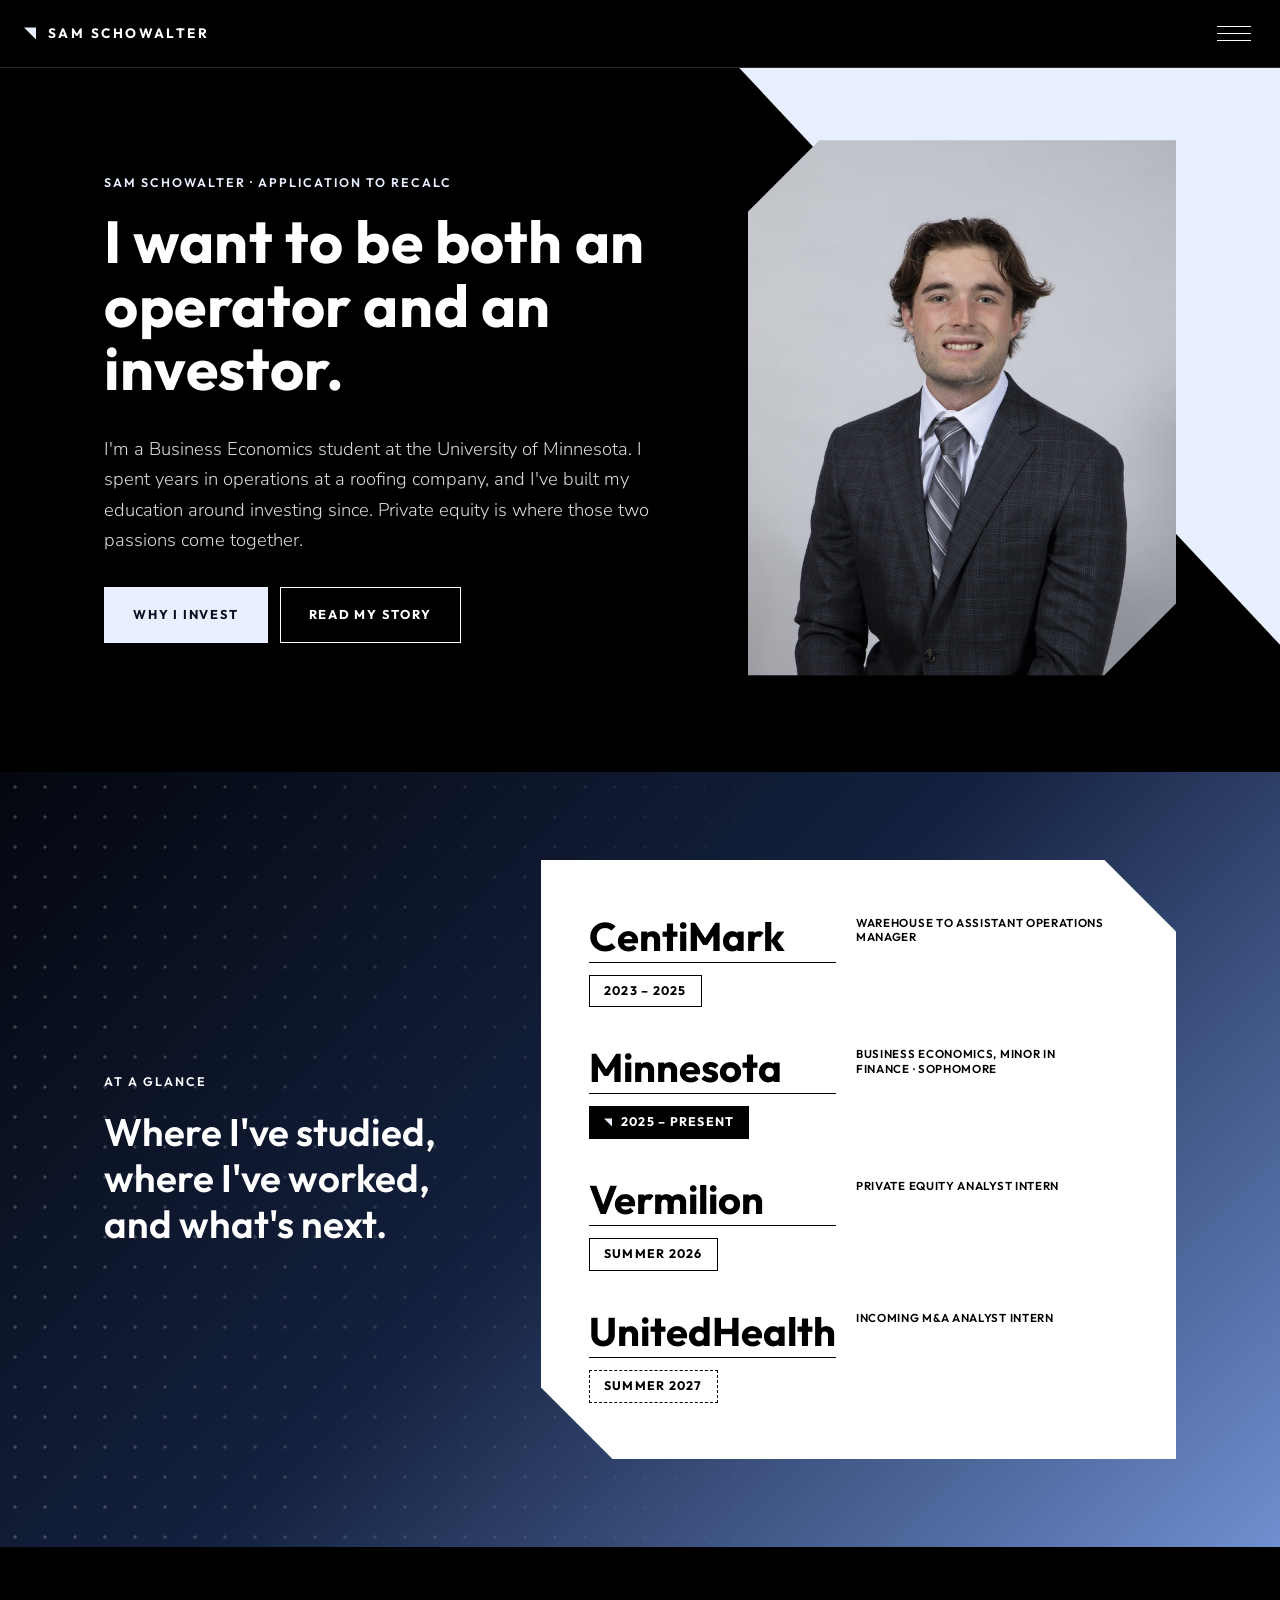
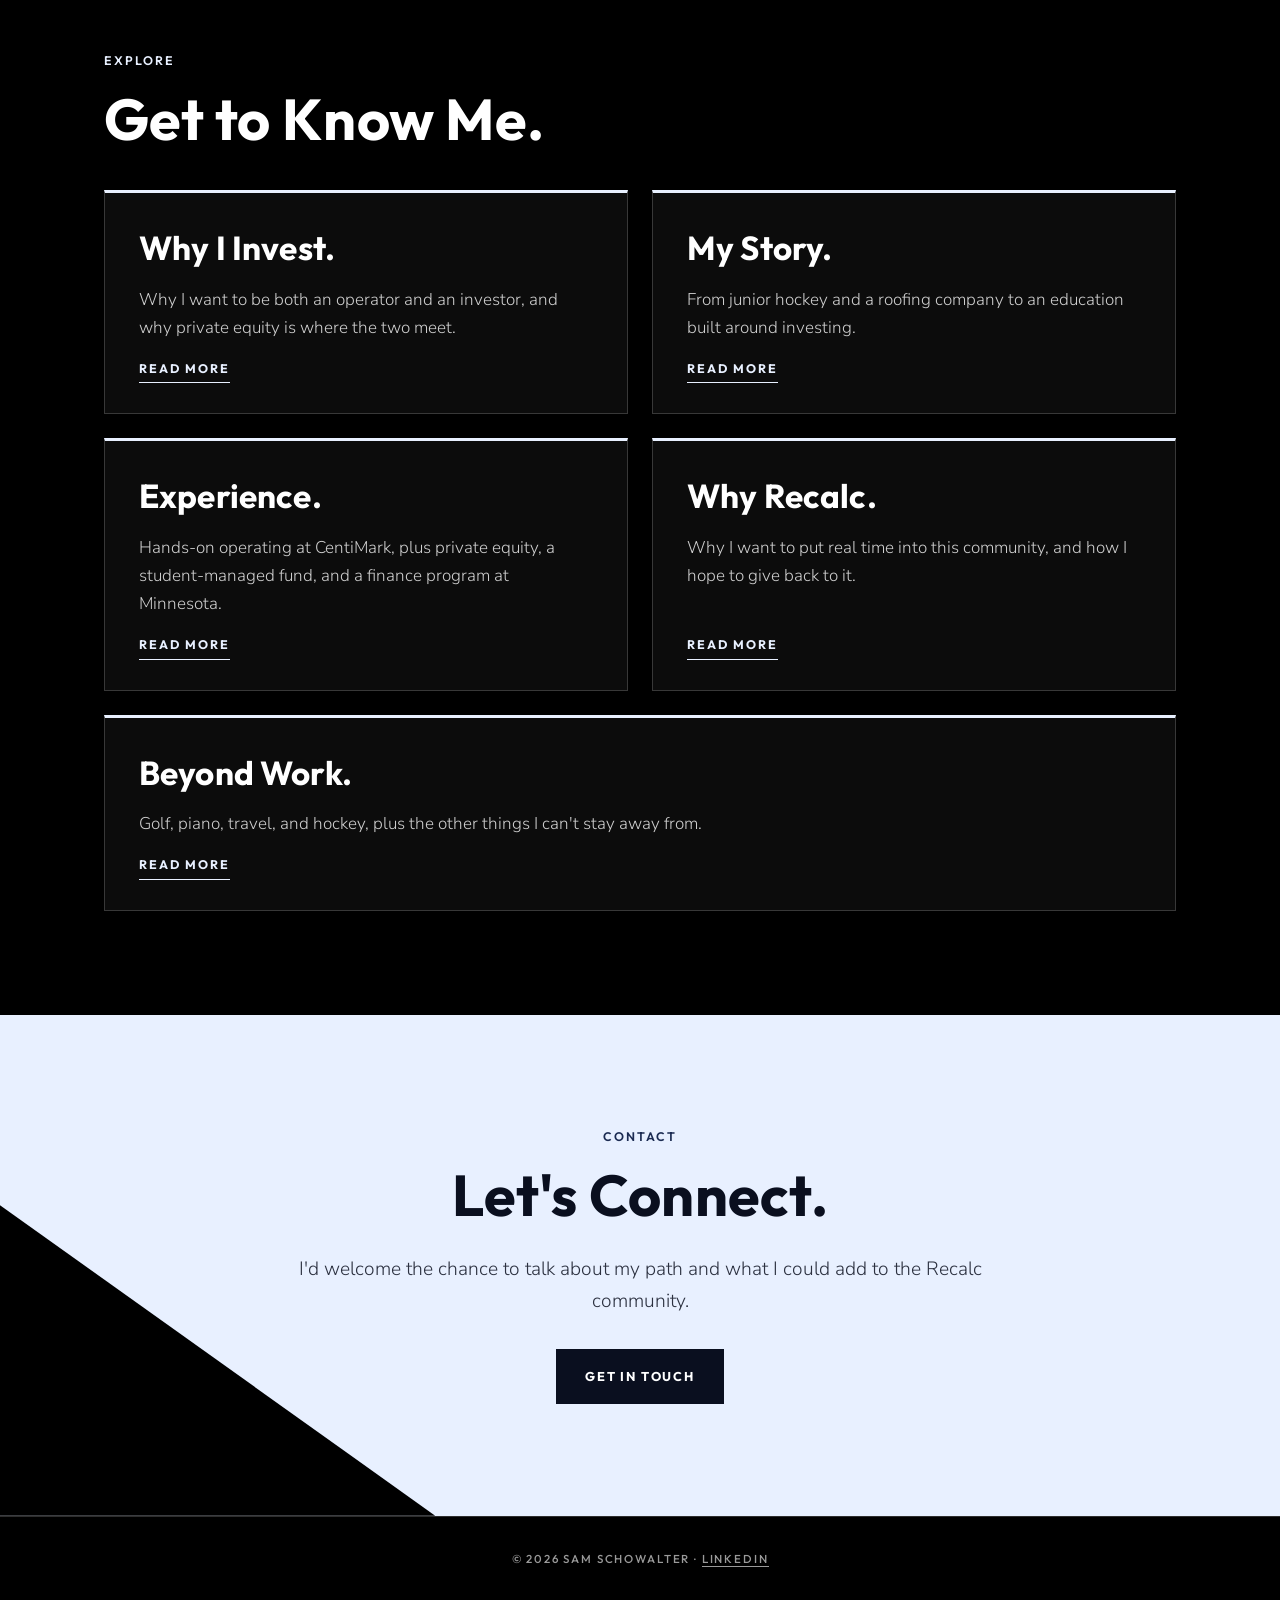
==== index.html @ c4861a84 "new updates" ====
<!DOCTYPE html>
<html lang="en">
<head>
  <meta charset="utf-8">
  <meta name="viewport" content="width=device-width, initial-scale=1">
  <title>Sam Schowalter | Recalc Application</title>
  <meta name="description" content="Business Economics student at the University of Minnesota who wants to be both an operator and an investor, and to build a career in private equity.">
  <link rel="preconnect" href="https://fonts.googleapis.com">
  <link rel="preconnect" href="https://fonts.gstatic.com" crossorigin>
  <link href="https://fonts.googleapis.com/css2?family=Nunito+Sans:opsz,wght@6..12,300;6..12,400;6..12,600&family=Outfit:wght@500;600;700&display=swap" rel="stylesheet">
  <link rel="stylesheet" href="styles.css?v=20260920g">
</head>
<body>

  <header class="nav">
    <a class="nav__brand" href="index.html">Sam Schowalter</a>
    <button class="nav__toggle" type="button" aria-expanded="false" aria-controls="menu" aria-label="Open menu">
      <span></span><span></span><span></span>
    </button>
  </header>

  <nav id="menu" class="menu" aria-label="Primary">
    <ul>
      <li><a href="index.html" aria-current="page">Home</a></li>
      <li><a href="why.html">Why I invest</a></li>
      <li><a href="story.html">My story</a></li>
      <li><a href="experience.html">Experience</a></li>
      <li><a href="recalc.html">Why Recalc</a></li>
      <li><a href="life.html">Beyond work</a></li>
      <li><a href="contact.html">Contact</a></li>
    </ul>
  </nav>

  <main id="top">

    <!-- HERO -->
    <section class="hero">
      <div class="beam" aria-hidden="true"></div>
      <div class="wrap hero__grid">
        <div class="hero__text">
          <p class="eyebrow">Sam Schowalter · Application to Recalc</p>
          <h1>I want to be both an operator and an investor.</h1>
          <p class="lede">
            I'm a Business Economics student at the University of Minnesota. I spent
            years in operations at a roofing company, and I've built my education around
            investing since. Private equity is where those two passions come together.
          </p>
          <div class="hero__cta">
            <a class="btn" href="why.html">Why I invest</a>
            <a class="btn btn--ghost" href="story.html">Read my story</a>
          </div>
        </div>
        <figure class="photo photo--portrait" data-file="images/portrait.jpg">
          <img src="images/portrait.jpg" alt="Professional portrait of Sam Schowalter in a suit and tie">
        </figure>
      </div>
    </section>

    <!-- AT A GLANCE -->
    <section class="glance" aria-label="At a glance">
      <div class="wrap">
        <div class="glance__intro">
          <p class="eyebrow">At a glance</p>
          <p class="glance__lead">Where I've studied, where I've worked, and what's next.</p>
        </div>
        <div class="glance__panel">
          <div class="stat">
            <div class="stat__main"><strong>CentiMark</strong><span>Warehouse to Assistant Operations Manager</span></div>
            <b class="stat__date">2023 – 2025</b>
          </div>
          <div class="stat stat--now">
            <div class="stat__main"><strong>Minnesota</strong><span>Business Economics, Minor in Finance · Sophomore</span></div>
            <b class="stat__date">2025 – Present</b>
          </div>
          <div class="stat">
            <div class="stat__main"><strong>Vermilion</strong><span>Private Equity Analyst Intern</span></div>
            <b class="stat__date">Summer 2026</b>
          </div>
          <div class="stat stat--next">
            <div class="stat__main"><strong>UnitedHealth</strong><span>Incoming M&amp;A Analyst Intern</span></div>
            <b class="stat__date">Summer 2027</b>
          </div>
        </div>
      </div>
    </section>

    <!-- EXPLORE -->
    <section class="section section--dark">
      <div class="wrap">
        <p class="eyebrow">Explore</p>
        <h2>Get to Know Me.</h2>
        <div class="tiles">
          <a class="tile" href="why.html">
            <h3>Why I Invest.</h3>
            <p>Why I want to be both an operator and an investor, and why private equity is where the two meet.</p>
            <span class="tile__go">Read more</span>
          </a>
          <a class="tile" href="story.html">
            <h3>My Story.</h3>
            <p>From junior hockey and a roofing company to an education built around investing.</p>
            <span class="tile__go">Read more</span>
          </a>
          <a class="tile" href="experience.html">
            <h3>Experience.</h3>
            <p>Hands-on operating at CentiMark, plus private equity, a student-managed fund, and a finance program at Minnesota.</p>
            <span class="tile__go">Read more</span>
          </a>
          <a class="tile" href="recalc.html">
            <h3>Why Recalc.</h3>
            <p>Why I want to put real time into this community, and how I hope to give back to it.</p>
            <span class="tile__go">Read more</span>
          </a>
          <a class="tile" href="life.html">
            <h3>Beyond Work.</h3>
            <p>Golf, piano, travel, and hockey, plus the other things I can't stay away from.</p>
            <span class="tile__go">Read more</span>
          </a>
        </div>
      </div>
    </section>

    <!-- CONTACT BAND -->
    <section class="section section--accent cta">
      <div class="wrap wrap--narrow center">
        <p class="eyebrow">Contact</p>
        <h2>Let's Connect.</h2>
        <p class="intro">
          I'd welcome the chance to talk about my path and what I could add to the
          Recalc community.
        </p>
        <p class="contact__links">
          <a class="btn btn--light" href="contact.html">Get in touch</a>
        </p>
      </div>
    </section>

  </main>

  <footer class="footer">
    <p>© <span id="year">2026</span> Sam Schowalter · <a href="https://www.linkedin.com/in/sam-schowalter-80709a318/" target="_blank" rel="noopener">LinkedIn</a></p>
  </footer>

  <script src="script.js?v=20260920g"></script>
</body>
</html>
---- styles.css ----
:root {
  --accent: #e8f0ff;          /* white with a hint of blue: accent on dark backgrounds */
  --accent-ink: #1b2b52;      /* deep blue: accent text and lines on white backgrounds */
  --ink: #0a0f1f;             /* text on the light-blue accent */
  --black: #000;
  --white: #fff;
  --line-dark: rgba(255, 255, 255, .18);
  --line-light: #d9d9d9;
  --display: "Outfit", "Avenir Next", "Segoe UI", system-ui, sans-serif;
  --body: "Nunito Sans", Avenir, "Segoe UI", system-ui, sans-serif;
  --cut: 44px;              /* size of the angled corner cuts */
}

*, *::before, *::after { box-sizing: border-box; }
html { scroll-behavior: smooth; scroll-padding-top: 72px; }
body {
  margin: 0;
  background: var(--black);
  color: var(--white);
  font-family: var(--body);
  font-weight: 300;
  font-size: 17px;
  line-height: 1.65;
  -webkit-font-smoothing: antialiased;
}
body { overflow-x: clip; }
body.menu-open { overflow: hidden; }
img { max-width: 100%; display: block; }
a { color: inherit; }
:focus-visible { outline: 2px solid var(--accent); outline-offset: 3px; }

.wrap { max-width: 1120px; margin: 0 auto; padding: 0 24px; }
.wrap--narrow { max-width: 760px; }
.center { text-align: center; }

h1, h2, h3 { font-family: var(--display); font-weight: 700; line-height: 1.08; margin: 0 0 .5em; letter-spacing: .005em; }
h1 { font-size: clamp(2.1rem, 5vw, 3.7rem); letter-spacing: .01em; }
h2 { font-size: clamp(2.1rem, 5vw, 3.6rem); }
h3 { font-size: 1.5rem; line-height: 1.2; }
p { margin: 0 0 1em; }

.eyebrow {
  font-family: var(--display); font-weight: 600; font-size: .78rem;
  letter-spacing: .16em; text-transform: uppercase; color: var(--accent);
  margin-bottom: 1rem;
}

/* Placeholder text: remove class "todo" once the text is real.
   Drafted-by-Claude copy awaiting approval uses "confirm". */
.todo { background: #fff3a8; color: #4d3d00 !important; padding: 0 .25em; }
.confirm { background: #e8f0ff; color: #1b2b52 !important; padding: .55em .75em; border: 2px dashed #1b2b52; }

/* ---------- NAV ---------- */
.nav {
  position: sticky; top: 0; z-index: 50;
  display: flex; align-items: center; justify-content: space-between;
  height: 68px; padding: 0 24px;
  background: var(--black);
  border-bottom: 1px solid var(--line-dark);
}
.nav__brand {
  display: inline-flex; align-items: center;
  font-family: var(--display); font-weight: 700; font-size: .85rem;
  letter-spacing: .18em; text-transform: uppercase; text-decoration: none; color: var(--white);
}
.nav__brand::before {
  content: ""; width: 12px; height: 12px; margin-right: 12px; background: var(--accent);
  clip-path: polygon(0 0, 100% 0, 100% 100%);
}
.nav__toggle {
  position: relative; width: 44px; height: 44px; padding: 0; border: 0; background: none; cursor: pointer; color: var(--white);
}
.nav__toggle span {
  position: absolute; left: 5px; right: 5px; height: 1.5px; background: currentColor;
  transition: transform .25s ease, opacity .2s ease;
}
.nav__toggle span:nth-child(1) { top: 14px; }
.nav__toggle span:nth-child(2) { top: 21px; }
.nav__toggle span:nth-child(3) { top: 28px; }
body.menu-open .nav__toggle span:nth-child(1) { transform: translateY(7px) rotate(45deg); }
body.menu-open .nav__toggle span:nth-child(2) { opacity: 0; }
body.menu-open .nav__toggle span:nth-child(3) { transform: translateY(-7px) rotate(-45deg); }

.menu {
  position: fixed; inset: 0; z-index: 40;
  background: var(--black); padding: 108px 24px 40px;
  opacity: 0; visibility: hidden; transition: opacity .25s ease, visibility .25s;
  overflow-y: auto;
}
body.menu-open .menu { opacity: 1; visibility: visible; }
.menu ul { list-style: none; margin: 0 auto; padding: 0; max-width: 1120px; }
.menu li { border-bottom: 1px solid var(--line-dark); }
.menu a {
  display: block; padding: 16px 0;
  font-family: var(--display); font-weight: 700; font-size: clamp(1.8rem, 5.4vw, 3rem);
  line-height: 1.1; text-decoration: none; color: var(--white); transition: color .15s, padding-left .2s;
}
.menu a:hover { color: var(--accent); padding-left: 12px; }
.menu a[aria-current="page"] { color: var(--accent); }

/* ---------- BUTTONS ---------- */
.btn {
  display: inline-block; padding: 16px 28px;
  background: var(--accent); color: var(--ink);
  font-family: var(--display); font-weight: 700; font-size: .8rem;
  letter-spacing: .14em; text-transform: uppercase; text-decoration: none;
  border: 1px solid var(--accent); border-radius: 0;
  transition: background .15s, color .15s, border-color .15s;
}
.btn:hover { background: transparent; color: var(--accent); border-color: var(--accent); }
.btn--ghost { background: transparent; color: var(--white); border-color: var(--white); }
.btn--ghost:hover { background: var(--white); color: var(--black); border-color: var(--white); }
.btn--light { background: var(--white); color: var(--black); border-color: var(--white); }
.btn--light:hover { background: var(--black); color: var(--white); border-color: var(--black); }
.btn--outline { background: transparent; color: var(--white); border-color: var(--white); }
.btn--outline:hover { background: var(--white); color: var(--black); }
.btn.todo { background: #fff3a8; border-color: #fff3a8; }
.btn--email { text-transform: none; letter-spacing: .03em; font-size: .95rem; }

/* ---------- PHOTOS (angled corner cuts) ---------- */
.photo {
  --ph: #141414; --ph-line: #3a3a3a; --muted: #9a9a9a;
  margin: 0; position: relative; background: var(--ph); overflow: hidden;
  clip-path: polygon(var(--cut) 0, 100% 0, 100% calc(100% - var(--cut)), calc(100% - var(--cut)) 100%, 0 100%, 0 var(--cut));
}
.section--light .photo { --ph: #ececec; --ph-line: #b8b8b8; --muted: #666; }
.photo img { width: 100%; aspect-ratio: 4 / 3; object-fit: cover; }
.photo--tall img { aspect-ratio: 4 / 5; }
.photo--portrait { --cut: 72px; }
.photo--portrait img { aspect-ratio: 4 / 5; object-position: 50% 25%; }
.photo figcaption {
  position: absolute; left: 0; right: 0; bottom: 0; padding: 32px calc(var(--cut) + 8px) 12px 16px;
  font-size: .85rem; line-height: 1.4; color: var(--white); background: linear-gradient(transparent, rgba(0, 0, 0, .78));
}
.photo figcaption.todo { background: #fff3a8; padding: 8px 12px; right: auto; }
.photo.missing img { display: none; }
.photo.missing::before {
  content: "Add photo\A" attr(data-file);
  white-space: pre; text-align: center;
  display: flex; align-items: center; justify-content: center;
  aspect-ratio: 4 / 3; padding: 16px;
  border: 1px dashed var(--ph-line);
  color: var(--muted); font-size: .85rem; line-height: 1.6;
}
.photo--tall.missing::before, .photo--portrait.missing::before { aspect-ratio: 4 / 5; }

/* Before / after pair */
.compare { display: grid; gap: 20px; }
.compare .photo { --cut: 28px; }
.photo__label {
  position: absolute; left: 0; bottom: 0; z-index: 2; padding: 7px 16px;
  font-family: var(--display); font-weight: 700; font-size: .72rem; letter-spacing: .16em; text-transform: uppercase;
  color: var(--white); background: var(--black);
}
.photo__label--after { background: var(--accent); color: var(--ink); }
.compare__note { margin: 0; font-size: .92rem; color: #555; }
.section--light .chapter .compare__note { color: #555; }

/* ---------- HERO (home) ---------- */
.hero { position: relative; overflow: hidden; background: var(--black); padding: 72px 0 96px; }
.beam {
  position: absolute; top: 0; right: 0; width: 64%; height: 82%;
  background: var(--accent); clip-path: polygon(34% 0, 100% 0, 100% 100%);
}
.hero__grid {
  position: relative; display: grid; grid-template-columns: 1.15fr .85fr; gap: 64px; align-items: center;
}
.hero h1 { margin-bottom: .55em; }
.lede { font-size: 1.15rem; color: rgba(255, 255, 255, .85); max-width: 32em; }
.hero__cta { display: flex; gap: 12px; flex-wrap: wrap; margin: 32px 0 0; }

/* ---------- PAGE HEADER (inner pages) ---------- */
.page-head { position: relative; overflow: hidden; background: var(--black); padding: 104px 0 88px; }
.page-head .beam { width: 46%; height: 100%; clip-path: polygon(38% 0, 100% 0, 100% 100%); }
.page-head .wrap { position: relative; }
.page-head h1 { font-size: clamp(2.3rem, 5.6vw, 4.2rem); max-width: 14em; margin-bottom: .45em; }
.page-head .lede { margin-bottom: 0; }

/* ---------- AT A GLANCE ---------- */
.glance {
  position: relative; overflow: hidden; padding: 88px 0;
  background: linear-gradient(135deg, #04070f 0%, #14213f 48%, #6f8fd0 100%);
}
.glance::before {
  content: ""; position: absolute; inset: 0; opacity: .4;
  background: radial-gradient(rgba(255, 255, 255, .55) 1.4px, transparent 1.9px) 0 0 / 30px 30px;
  -webkit-mask-image: linear-gradient(90deg, #000, transparent 65%); mask-image: linear-gradient(90deg, #000, transparent 65%);
}
.glance .wrap { position: relative; display: grid; grid-template-columns: .75fr 1.25fr; gap: 56px; align-items: center; }
.glance .eyebrow { color: var(--white); }
.glance__lead { font-family: var(--display); font-weight: 600; font-size: clamp(1.6rem, 3.2vw, 2.4rem); line-height: 1.2; margin: 0; max-width: 14em; }
.glance__panel {
  --c: 72px;
  background: var(--white); color: var(--black); padding: 56px 48px 56px;
  clip-path: polygon(0 0, calc(100% - var(--c)) 0, 100% var(--c), 100% 100%, var(--c) 100%, 0 calc(100% - var(--c)));
  /* Two shared columns: every organization name in the first, every role descriptor in the
     second, so all the descriptors start on the same vertical axis. */
  display: grid; grid-template-columns: max-content 1fr; column-gap: 20px; align-items: start;
}
/* Timeline rows: the organization, then its date chip underneath. Past dates are outlined,
   the present is filled in, and upcoming ones are dashed, so the progression reads at a glance.
   (.stat and .stat__main only group the markup; their children sit directly on the panel grid.) */
.stat, .stat__main { display: contents; }
.stat + .stat strong, .stat + .stat .stat__main span { margin-top: 40px; }
.stat__date {
  grid-column: 1 / -1; justify-self: start; margin-top: 12px;
  padding: 8px 14px; border: 1.5px solid var(--black); color: var(--black);
  font-family: var(--display); font-weight: 700; font-size: .78rem; line-height: 1.2;
  letter-spacing: .1em; text-transform: uppercase; white-space: nowrap;
}
.stat--now .stat__date { background: var(--black); color: var(--white); }
.stat--now .stat__date::before {
  content: ""; display: inline-block; width: 8px; height: 8px; margin-right: 9px; background: var(--accent);
  clip-path: polygon(0 0, 100% 0, 100% 100%);
}
.stat--next .stat__date { border-style: dashed; }
/* Trim the empty space above each line so the tops of the letters (the title and the role
   label) line up exactly. Browsers without support still get top-aligned boxes. */
@supports (text-box: trim-start cap alphabetic) {
  .stat strong, .stat__main span { text-box: trim-start cap alphabetic; }
}
.stat strong {
  font-family: var(--display); font-weight: 700; font-size: clamp(1.7rem, 3.6vw, 2.5rem); line-height: 1;
  padding-bottom: 6px; border-bottom: 1px solid var(--black);
}
.stat__main span {
  max-width: 22em; padding-bottom: 6px;
  font-family: var(--display); font-weight: 600; font-size: .72rem; line-height: 1.3;
  letter-spacing: .06em; text-transform: uppercase;
}

/* ---------- SECTIONS ---------- */
.section { position: relative; padding: 104px 0; }
.section--light { background: var(--white); color: #111; font-weight: 400; }
.section--light .eyebrow { color: var(--accent-ink); }
.section--light :focus-visible { outline-color: var(--accent-ink); }
.section--dark { background: var(--black); color: var(--white); }
.section--accent { background: var(--accent); color: var(--ink); overflow: hidden; padding: 112px 0; }
.section--accent .eyebrow { color: var(--accent-ink); }
.section--accent :focus-visible { outline-color: var(--ink); }

.intro { font-size: 1.2rem; max-width: 40em; margin-bottom: 3em; color: rgba(255, 255, 255, .82); }
.section--light .intro { color: #333; }
.split { display: grid; grid-template-columns: 5fr 7fr; gap: 64px; align-items: start; }
.split p { font-size: 1.12rem; color: #333; }

/* ---------- HOME TILES ---------- */
.tiles { display: grid; grid-template-columns: repeat(2, 1fr); gap: 24px; margin-top: 2.5rem; }
.tile {
  display: flex; flex-direction: column; padding: 36px 34px 30px; text-decoration: none;
  background: #0c0c0c; border: 1px solid var(--line-dark); border-top: 3px solid var(--accent);
  transition: background .2s, border-color .2s;
}
.tile h3 { font-size: clamp(1.6rem, 2.6vw, 2.1rem); }
.tile p { color: rgba(255, 255, 255, .8); flex: 1; }
.tile__go {
  font-family: var(--display); font-weight: 700; font-size: .78rem; letter-spacing: .16em; text-transform: uppercase;
  color: var(--accent); border-bottom: 1px solid currentColor; align-self: flex-start; padding-bottom: 3px;
}
.tile:hover { background: var(--accent); border-color: var(--accent); }
.tile:hover h3, .tile:hover p, .tile:hover .tile__go { color: var(--ink); }
.tile:last-child:nth-child(odd) { grid-column: 1 / -1; }

/* ---------- WHY I INVEST ---------- */
.why { display: grid; grid-template-columns: 1fr 1fr; gap: 64px; align-items: start; }
.why__text p { font-size: 1.1rem; color: rgba(255, 255, 255, .88); }
.questions h3 { margin-bottom: 1rem; font-size: 1.5rem; }
.questions ol { list-style: none; counter-reset: q; margin: 0; padding: 0; display: grid; gap: 16px; }
.questions li {
  counter-increment: q; position: relative; padding: 22px 26px 22px 72px;
  background: #0c0c0c; border: 1px solid var(--line-dark); border-top: 3px solid var(--accent);
  font-family: var(--display); font-weight: 600; font-size: 1.12rem; line-height: 1.35;
}
.questions li::before {
  content: counter(q); position: absolute; left: 26px; top: 18px;
  font-weight: 700; font-size: 1.8rem; line-height: 1; color: var(--accent);
}

/* ---------- FEATURED QUOTE ---------- */
/* The quote is left-aligned dark text, so its corner shape sits on the empty right side and is
   shorter than the section's bottom padding, so it never runs behind the text. */
.section.quote { padding-bottom: 168px; }
.quote::before {
  content: ""; position: absolute; right: 0; bottom: 0; width: 30%; height: 120px; background: var(--black);
  clip-path: polygon(100% 0, 0 100%, 100% 100%);
}
.quote .wrap { position: relative; }
.quote blockquote { margin: 0; }
.quote blockquote p {
  font-family: var(--display); font-weight: 600; font-size: clamp(1.7rem, 4vw, 3rem); line-height: 1.18;
  max-width: 22em; margin: 0 0 1em;
}
.quote cite {
  display: block; font-style: normal; font-family: var(--display); font-weight: 600; font-size: .8rem;
  letter-spacing: .14em; text-transform: uppercase; line-height: 1.6;
}

/* ---------- STORY TIMELINE ---------- */
.timeline { list-style: none; margin: 0; padding: 0; display: grid; gap: 88px; }
.chapter { display: grid; grid-template-columns: 1fr 1fr; gap: 64px; align-items: center; }
.chapter:nth-child(even) .chapter__text { order: 2; }
.chapter--text { grid-template-columns: minmax(0, 720px); }
.chapter__tag {
  font-family: var(--display); font-weight: 600; font-size: .78rem;
  letter-spacing: .14em; text-transform: uppercase; color: var(--accent-ink); margin-bottom: .6rem;
}
.chapter h3 { font-size: clamp(1.7rem, 3vw, 2.3rem); }
.chapter p { color: #333; }
.chapter--now h3 { color: var(--accent-ink); }
.wins { margin: 16px 0 0; padding-left: 1.1em; color: #333; font-size: .97rem; }
.wins li { margin-bottom: .6em; padding-left: .2em; }
.wins li::marker { color: var(--accent-ink); }

/* ---------- CARDS ---------- */
.cards { display: grid; grid-template-columns: repeat(3, 1fr); gap: 24px; }
.card {
  background: #0c0c0c; border: 1px solid var(--line-dark); border-top: 3px solid var(--accent);
  padding: 32px 30px;
}
.card h3 { font-size: 1.3rem; }
.card p { margin: 0; color: rgba(255, 255, 255, .8); font-size: .98rem; }
.card__tag {
  font-family: var(--display); font-weight: 600; font-size: .72rem;
  letter-spacing: .14em; text-transform: uppercase; color: var(--accent); margin-bottom: .7rem !important;
}
.section--light .card { background: #f3f3f3; border: 0; border-left: 4px solid var(--accent-ink); }
.section--light .card p { color: #333; }
.card--wide { grid-column: 1 / -1; }
.card--wide p:not(.card__tag) { max-width: 52em; }

/* ---------- BEYOND WORK ---------- */
.feature {
  display: grid; grid-template-columns: 1fr 1fr; gap: 64px; align-items: center;
  padding: 80px 0; border-top: 1px solid var(--line-dark);
}
.feature:first-child { padding-top: 0; border-top: 0; }
.feature:nth-of-type(even) .feature__text { order: 2; }
.feature__text h3 { font-size: clamp(1.8rem, 3vw, 2.5rem); }
.feature__text p { font-size: 1.08rem; color: rgba(255, 255, 255, .86); }
.feature__media { display: grid; grid-template-columns: 1fr 1fr; gap: 20px; align-items: start; }
.feature__media .photo { --cut: 28px; }
.feature__media--single { grid-template-columns: minmax(0, 420px); }
.feature__media--single .photo { --cut: 44px; }
.video {
  margin: 0; position: relative; background: #141414; max-width: 340px;
  clip-path: polygon(44px 0, 100% 0, 100% calc(100% - 44px), calc(100% - 44px) 100%, 0 100%, 0 44px);
}
.video video { display: block; width: 100%; aspect-ratio: 9 / 16; object-fit: cover; background: #000; }

.also { display: grid; grid-template-columns: .8fr 1.2fr; gap: 64px; align-items: center; padding-top: 80px; border-top: 1px solid var(--line-dark); }
.also .photo { --cut: 36px; max-width: 360px; }
.also h3 { font-size: clamp(1.8rem, 3vw, 2.5rem); }
.chips { list-style: none; margin: 0; padding: 0; display: flex; flex-wrap: wrap; gap: 10px; }
.chips li {
  padding: 9px 18px; border: 1px solid rgba(255, 255, 255, .35);
  font-family: var(--display); font-weight: 500; font-size: .78rem; letter-spacing: .1em; text-transform: uppercase;
}

/* ---------- NEXT PAGE / CTA ---------- */
.next { background: var(--black); border-top: 1px solid var(--line-dark); }
.next__link {
  display: flex; align-items: center; justify-content: space-between; gap: 24px; padding: 64px 0; text-decoration: none;
}
.next__label { display: block; font-family: var(--display); font-weight: 600; font-size: .78rem; letter-spacing: .16em; text-transform: uppercase; color: var(--accent); margin-bottom: .5rem; }
.next__title { font-family: var(--display); font-weight: 700; font-size: clamp(2rem, 5vw, 3.6rem); line-height: 1.05; transition: color .15s; }
.next__arrow { font-family: var(--display); font-size: clamp(2rem, 5vw, 3.6rem); color: var(--accent); transition: transform .2s; }
.next__link:hover .next__title { color: var(--accent); }
.next__link:hover .next__arrow { transform: translateX(10px); }

/* ---------- CONTACT ---------- */
.section--accent.cta::before {
  content: ""; position: absolute; left: 0; bottom: 0; width: 34%; height: 62%; background: var(--black);
  clip-path: polygon(0 0, 0 100%, 100% 100%);
}
.section--accent .wrap { position: relative; }
.section--accent .intro { margin-left: auto; margin-right: auto; margin-bottom: 1.6em; color: rgba(10, 15, 31, .85); }
/* buttons on the light-blue block: dark fill, so they stand out */
.section--accent .btn--light { background: var(--ink); color: var(--white); border-color: var(--ink); }
.section--accent .btn--light:hover { background: transparent; color: var(--ink); }
.section--accent .btn--outline { background: transparent; color: var(--ink); border-color: var(--ink); }
.section--accent .btn--outline:hover { background: var(--ink); color: var(--white); }
.contact__links { display: flex; gap: 12px; justify-content: center; flex-wrap: wrap; margin: 0; }

.footer {
  text-align: center; padding: 32px 24px; background: var(--black); color: #9a9a9a;
  font-family: var(--display); font-weight: 500; font-size: .72rem; letter-spacing: .16em; text-transform: uppercase;
  border-top: 1px solid var(--line-dark);
}
.footer p { margin: 0; }
.footer a { text-decoration: none; border-bottom: 1px solid currentColor; }
.footer a:hover { color: var(--white); }

/* ---------- SCROLL ANIMATION ---------- */
/* Text and cards: fade up. (Only active when script.js adds the "js" class.) */
.reveal { opacity: 0; transform: translateY(16px); transition: opacity .69s ease, transform .69s cubic-bezier(.22, .61, .36, 1); }
.reveal.in { opacity: 1; transform: none; }
.tile.reveal { transition: opacity .69s ease, transform .69s cubic-bezier(.22, .61, .36, 1), background .2s, border-color .2s; }

/* Photos: a quick wipe reveals the image, with a slight settle. It wipes in from the left on
   odd items and from the right on even ones. */
.js .photo { --wipe: inset(0 100% 0 0); }
.js .chapter:nth-child(even) .photo,
.js .feature:nth-of-type(even) .photo,
.js .compare .photo:nth-of-type(even) { --wipe: inset(0 0 0 100%); }
.js .photo img {
  clip-path: var(--wipe); transform: scale(1.05);
  transition: clip-path .88s cubic-bezier(.65, 0, .25, 1), transform 1.13s cubic-bezier(.22, .61, .36, 1);
}
.js .photo.in img { clip-path: inset(0 0 0 0); transform: scale(1); }
/* Side-by-side pairs: the second photo follows a beat behind the first */
.js .feature__media .photo:nth-child(2) img { transition-delay: .15s; }
.js .photo figcaption, .js .photo .photo__label { opacity: 0; transition: opacity .5s ease .38s; }
.js .photo.in figcaption, .js .photo.in .photo__label { opacity: 1; }

/* Page headers: text rises in on load and the purple beam sweeps across */
@keyframes rise { from { opacity: 0; transform: translateY(16px); } }
@keyframes beam-in { from { clip-path: polygon(100% 0, 100% 0, 100% 0); } }
.js .page-head .wrap > *, .js .hero__text > * { animation: rise .75s cubic-bezier(.22, .61, .36, 1) both; }
.js .page-head .wrap > :nth-child(2), .js .hero__text > :nth-child(2) { animation-delay: .1s; }
.js .page-head .wrap > :nth-child(3), .js .hero__text > :nth-child(3) { animation-delay: .2s; }
.js .hero__text > :nth-child(4) { animation-delay: .3s; }
.js .beam { animation: beam-in 1s cubic-bezier(.65, 0, .25, 1) both; }

@media (prefers-reduced-motion: reduce) {
  html { scroll-behavior: auto; }
  .reveal { opacity: 1; transform: none; transition: none; }
  .photo img { clip-path: none !important; transform: none !important; transition: none; }
  .photo figcaption, .photo .photo__label { opacity: 1 !important; transition: none; }
  .page-head .wrap > *, .hero__text > *, .beam { animation: none; }
  .btn, .menu, .menu a, .nav__toggle span, .tile, .next__arrow, .next__title { transition: none; }
}

/* ---------- RESPONSIVE ---------- */
@media (max-width: 960px) {
  .hero { padding: 250px 0 72px; }
  .hero__grid { grid-template-columns: 1fr; gap: 48px; }
  .hero .photo { max-width: 440px; }
  .beam, .page-head .beam { width: 100%; height: 200px; clip-path: polygon(30% 0, 100% 0, 100% 100%); }
  .page-head { padding: 250px 0 64px; }
  .glance .wrap { grid-template-columns: 1fr; gap: 40px; }
  .split { grid-template-columns: 1fr; gap: 24px; }
  .tiles { grid-template-columns: 1fr; }
  .why { grid-template-columns: 1fr; gap: 48px; }
  .chapter { grid-template-columns: 1fr; gap: 28px; }
  .chapter:nth-child(even) .chapter__text { order: 0; }
  .timeline { gap: 64px; }
  .cards { grid-template-columns: repeat(2, 1fr); }
  .feature { grid-template-columns: 1fr; gap: 32px; padding: 64px 0; }
  .feature:nth-of-type(even) .feature__text { order: 0; }
  .also { grid-template-columns: 1fr; gap: 32px; padding-top: 64px; }
  .section { padding: 72px 0; }
  .section--accent { padding: 80px 0; }
  .next__link { padding: 48px 0; }
}
@media (max-width: 620px) {
  body { font-size: 16px; }
  :root { --cut: 32px; }
  .nav { padding: 0 16px; }
  .wrap { padding: 0 20px; }
  .cards { grid-template-columns: 1fr; }
  .glance { padding: 64px 0; }
  .glance__panel { --c: 40px; padding: 44px 24px 48px; }
  .stat + .stat strong, .stat + .stat .stat__main span { margin-top: 34px; }
  .photo--portrait { --cut: 48px; }
  .questions li { padding: 20px 20px 20px 62px; }
  .questions li::before { left: 20px; }
  .feature__media { gap: 14px; }
  .feature__media .photo { --cut: 20px; }
  .video { max-width: 300px; }
  .section--accent.cta::before { width: 46%; height: 28%; }
  .section.quote { padding-bottom: 150px; }
  .quote::before { width: 46%; height: 90px; }
}

/* Very narrow phones: stack each role descriptor under its name (still on one shared left edge) */
@media (max-width: 460px) {
  .glance__panel { grid-template-columns: 1fr; }
  .stat__main span, .stat + .stat .stat__main span { margin-top: 12px; max-width: none; }
}
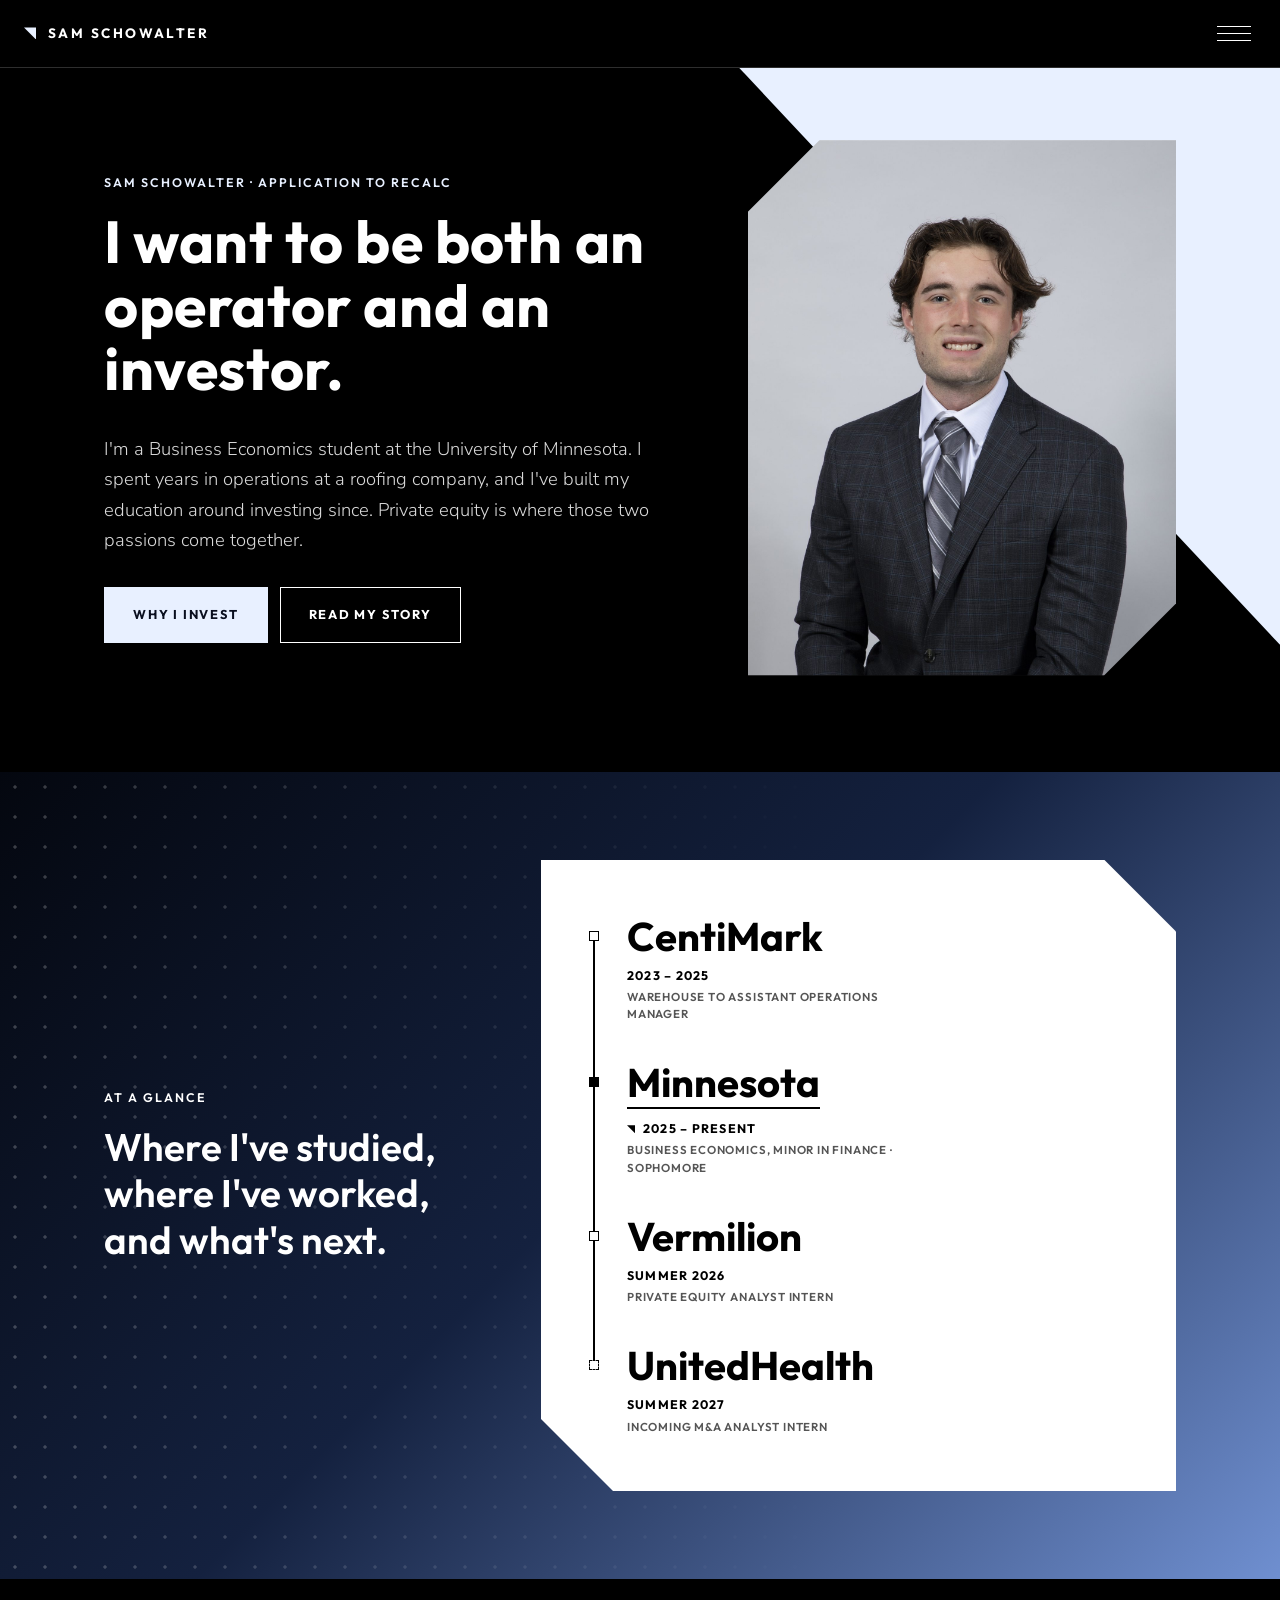
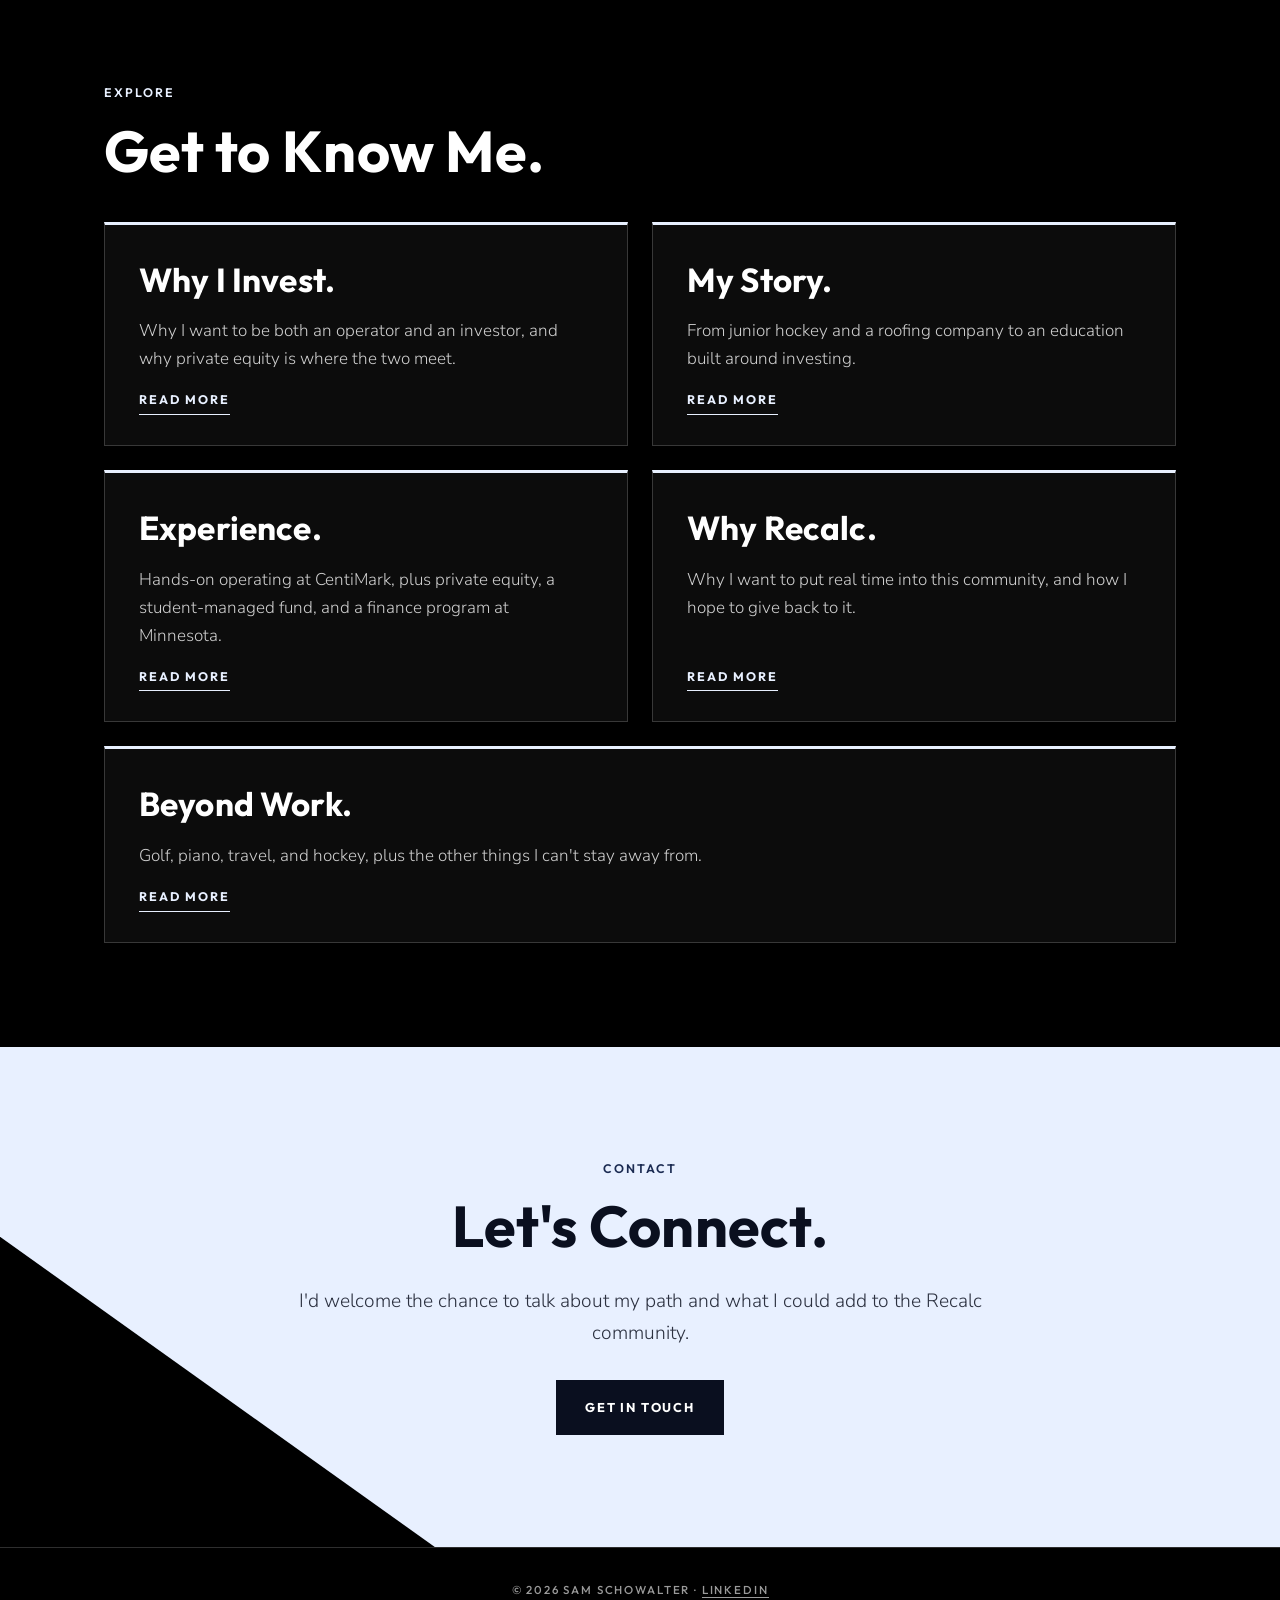
==== commit 10bbea56: "rail structure changes" ====
--- a/index.html
+++ b/index.html
@@ -8,7 +8,7 @@
   <link rel="preconnect" href="https://fonts.googleapis.com">
   <link rel="preconnect" href="https://fonts.gstatic.com" crossorigin>
   <link href="https://fonts.googleapis.com/css2?family=Nunito+Sans:opsz,wght@6..12,300;6..12,400;6..12,600&family=Outfit:wght@500;600;700&display=swap" rel="stylesheet">
-  <link rel="stylesheet" href="styles.css?v=20260920g">
+  <link rel="stylesheet" href="styles.css?v=20260920k">
 </head>
 <body>
 
@@ -64,22 +64,12 @@
           <p class="glance__lead">Where I've studied, where I've worked, and what's next.</p>
         </div>
         <div class="glance__panel">
-          <div class="stat">
-            <div class="stat__main"><strong>CentiMark</strong><span>Warehouse to Assistant Operations Manager</span></div>
-            <b class="stat__date">2023 – 2025</b>
-          </div>
-          <div class="stat stat--now">
-            <div class="stat__main"><strong>Minnesota</strong><span>Business Economics, Minor in Finance · Sophomore</span></div>
-            <b class="stat__date">2025 – Present</b>
-          </div>
-          <div class="stat">
-            <div class="stat__main"><strong>Vermilion</strong><span>Private Equity Analyst Intern</span></div>
-            <b class="stat__date">Summer 2026</b>
-          </div>
-          <div class="stat stat--next">
-            <div class="stat__main"><strong>UnitedHealth</strong><span>Incoming M&amp;A Analyst Intern</span></div>
-            <b class="stat__date">Summer 2027</b>
-          </div>
+          <ol class="tl">
+            <li><strong>CentiMark</strong><b class="tl__date">2023 – 2025</b><span class="tl__role">Warehouse to Assistant Operations Manager</span></li>
+            <li class="now"><strong>Minnesota</strong><b class="tl__date">2025 – Present</b><span class="tl__role">Business Economics, Minor in Finance · Sophomore</span></li>
+            <li><strong>Vermilion</strong><b class="tl__date">Summer 2026</b><span class="tl__role">Private Equity Analyst Intern</span></li>
+            <li class="upcoming"><strong>UnitedHealth</strong><b class="tl__date">Summer 2027</b><span class="tl__role">Incoming M&amp;A Analyst Intern</span></li>
+          </ol>
         </div>
       </div>
     </section>
@@ -140,6 +130,6 @@
     <p>© <span id="year">2026</span> Sam Schowalter · <a href="https://www.linkedin.com/in/sam-schowalter-80709a318/" target="_blank" rel="noopener">LinkedIn</a></p>
   </footer>
 
-  <script src="script.js?v=20260920g"></script>
+  <script src="script.js?v=20260920k"></script>
 </body>
 </html>
--- a/styles.css
+++ b/styles.css
@@ -193,42 +193,32 @@
   --c: 72px;
   background: var(--white); color: var(--black); padding: 56px 48px 56px;
   clip-path: polygon(0 0, calc(100% - var(--c)) 0, 100% var(--c), 100% 100%, var(--c) 100%, 0 calc(100% - var(--c)));
-  /* Two shared columns: every organization name in the first, every role descriptor in the
-     second, so all the descriptors start on the same vertical axis. */
-  display: grid; grid-template-columns: max-content 1fr; column-gap: 20px; align-items: start;
-}
-/* Timeline rows: the organization, then its date chip underneath. Past dates are outlined,
-   the present is filled in, and upcoming ones are dashed, so the progression reads at a glance.
-   (.stat and .stat__main only group the markup; their children sit directly on the panel grid.) */
-.stat, .stat__main { display: contents; }
-.stat + .stat strong, .stat + .stat .stat__main span { margin-top: 40px; }
-.stat__date {
-  grid-column: 1 / -1; justify-self: start; margin-top: 12px;
-  padding: 8px 14px; border: 1.5px solid var(--black); color: var(--black);
-  font-family: var(--display); font-weight: 700; font-size: .78rem; line-height: 1.2;
-  letter-spacing: .1em; text-transform: uppercase; white-space: nowrap;
-}
-.stat--now .stat__date { background: var(--black); color: var(--white); }
-.stat--now .stat__date::before {
-  content: ""; display: inline-block; width: 8px; height: 8px; margin-right: 9px; background: var(--accent);
+}
+/* Timeline: just type on a thin rail. Each row has a small square marker: outlined for the past,
+   filled for the present, dashed for what's coming. The date sits under the name, and the present
+   also gets the logo's small triangle and a solid underline. */
+.tl { --s: clamp(1.7rem, 3.6vw, 2.5rem); list-style: none; margin: 0; padding: 0 0 0 38px; }
+.tl li { position: relative; margin-top: 40px; }
+.tl li:first-child { margin-top: 0; }
+.tl strong { display: block; width: fit-content; font-family: var(--display); font-weight: 700; font-size: var(--s); line-height: 1; }
+.tl li::before {                      /* the marker, centered on the name */
+  content: ""; position: absolute; z-index: 1; left: -38px; top: calc(var(--s) * .5 - 5px);
+  width: 10px; height: 10px; background: var(--white); border: 1.5px solid var(--black);
+}
+.tl li:not(:last-child)::after {      /* the rail, running to the next marker */
+  content: ""; position: absolute; left: -33.75px; top: calc(var(--s) * .5); width: 1.5px; height: calc(100% + 40px);
+  background: var(--black);
+}
+.tl li.now::before { background: var(--black); }
+.tl li.upcoming::before { border-style: dashed; }
+.tl__date, .tl__role { display: block; font-family: var(--display); text-transform: uppercase; }
+.tl__date { margin-top: 12px; font-weight: 700; font-size: .78rem; letter-spacing: .1em; line-height: 1.3; }
+.tl__role { margin-top: 4px; max-width: 26em; font-weight: 600; font-size: .72rem; letter-spacing: .07em; line-height: 1.5; color: #555; }
+.tl .now strong { padding-bottom: 5px; border-bottom: 2px solid var(--black); }
+.tl .now .tl__date::before {
+  content: ""; display: inline-block; width: 8px; height: 8px; margin-right: 8px; background: var(--black);
   clip-path: polygon(0 0, 100% 0, 100% 100%);
 }
-.stat--next .stat__date { border-style: dashed; }
-/* Trim the empty space above each line so the tops of the letters (the title and the role
-   label) line up exactly. Browsers without support still get top-aligned boxes. */
-@supports (text-box: trim-start cap alphabetic) {
-  .stat strong, .stat__main span { text-box: trim-start cap alphabetic; }
-}
-.stat strong {
-  font-family: var(--display); font-weight: 700; font-size: clamp(1.7rem, 3.6vw, 2.5rem); line-height: 1;
-  padding-bottom: 6px; border-bottom: 1px solid var(--black);
-}
-.stat__main span {
-  max-width: 22em; padding-bottom: 6px;
-  font-family: var(--display); font-weight: 600; font-size: .72rem; line-height: 1.3;
-  letter-spacing: .06em; text-transform: uppercase;
-}
-
 /* ---------- SECTIONS ---------- */
 .section { position: relative; padding: 104px 0; }
 .section--light { background: var(--white); color: #111; font-weight: 400; }
@@ -460,7 +450,6 @@
   .cards { grid-template-columns: 1fr; }
   .glance { padding: 64px 0; }
   .glance__panel { --c: 40px; padding: 44px 24px 48px; }
-  .stat + .stat strong, .stat + .stat .stat__main span { margin-top: 34px; }
   .photo--portrait { --cut: 48px; }
   .questions li { padding: 20px 20px 20px 62px; }
   .questions li::before { left: 20px; }
@@ -471,9 +460,3 @@
   .section.quote { padding-bottom: 150px; }
   .quote::before { width: 46%; height: 90px; }
 }
-
-/* Very narrow phones: stack each role descriptor under its name (still on one shared left edge) */
-@media (max-width: 460px) {
-  .glance__panel { grid-template-columns: 1fr; }
-  .stat__main span, .stat + .stat .stat__main span { margin-top: 12px; max-width: none; }
-}
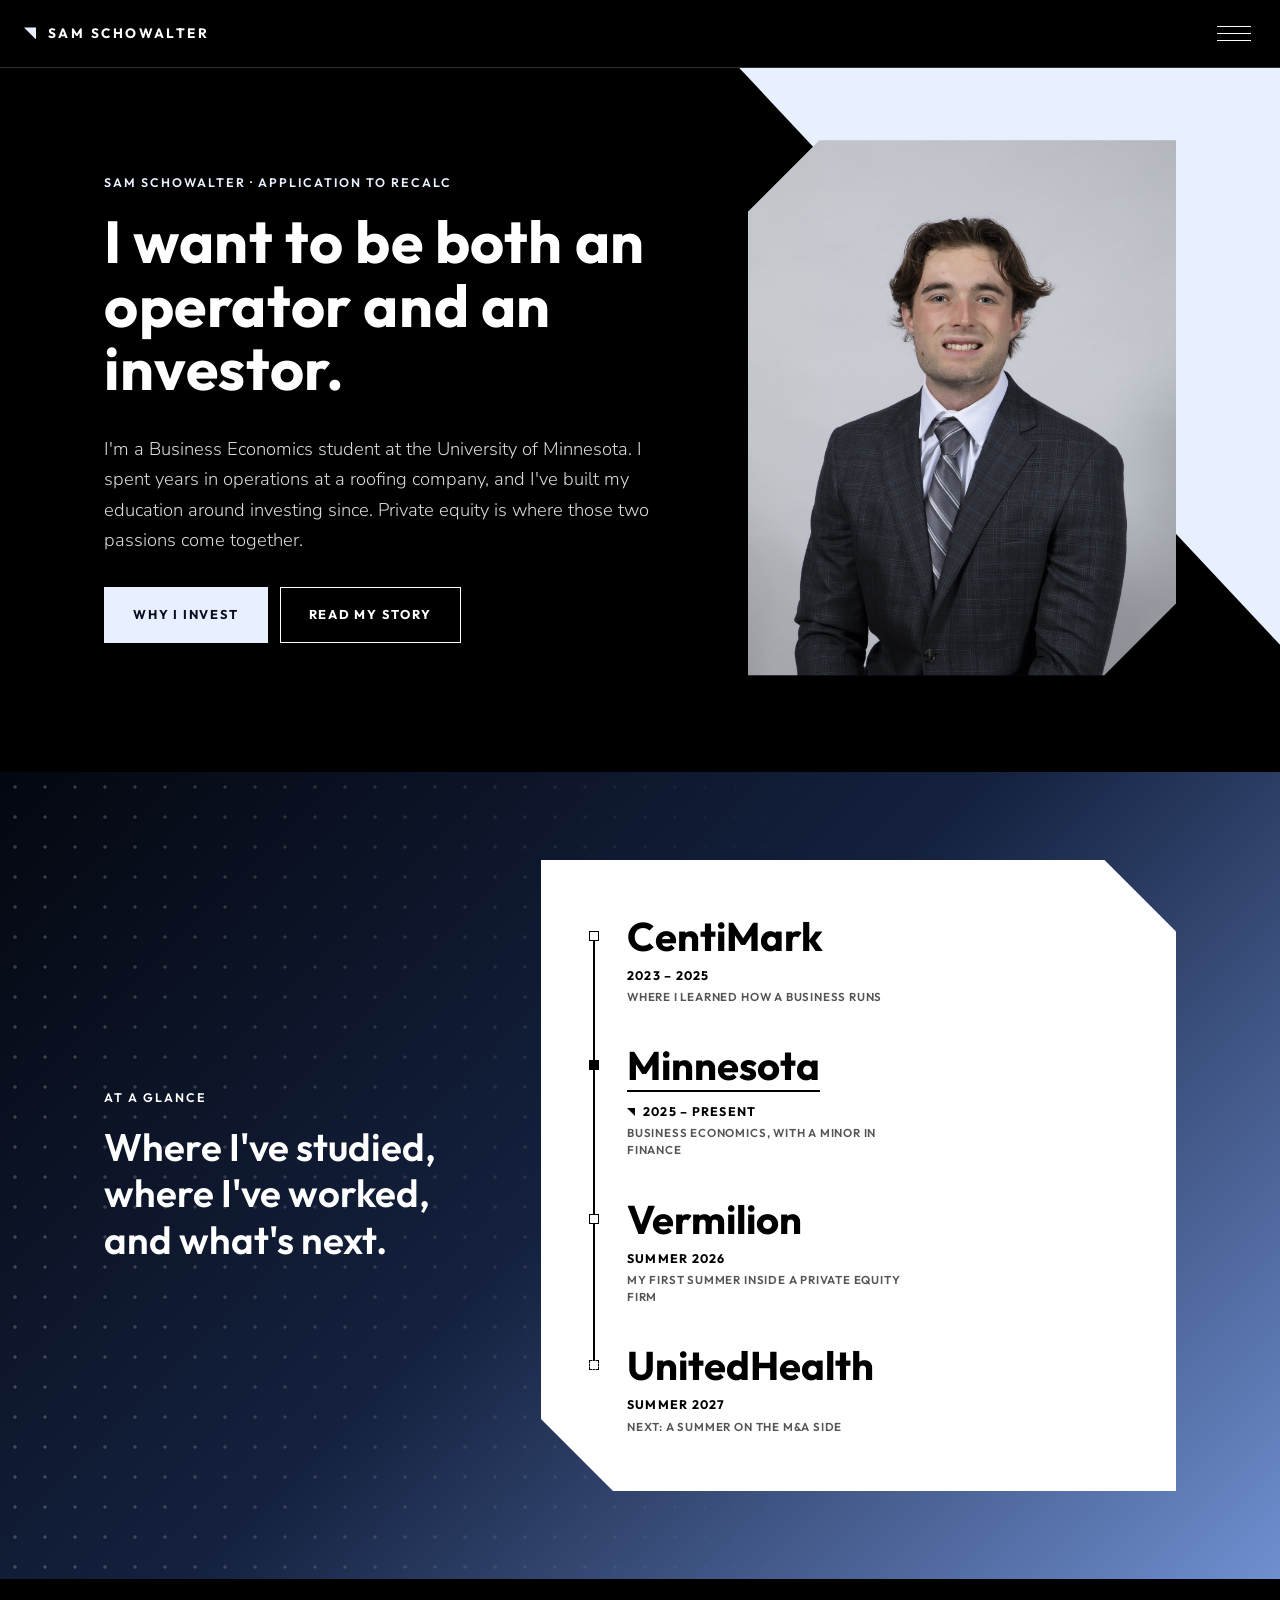
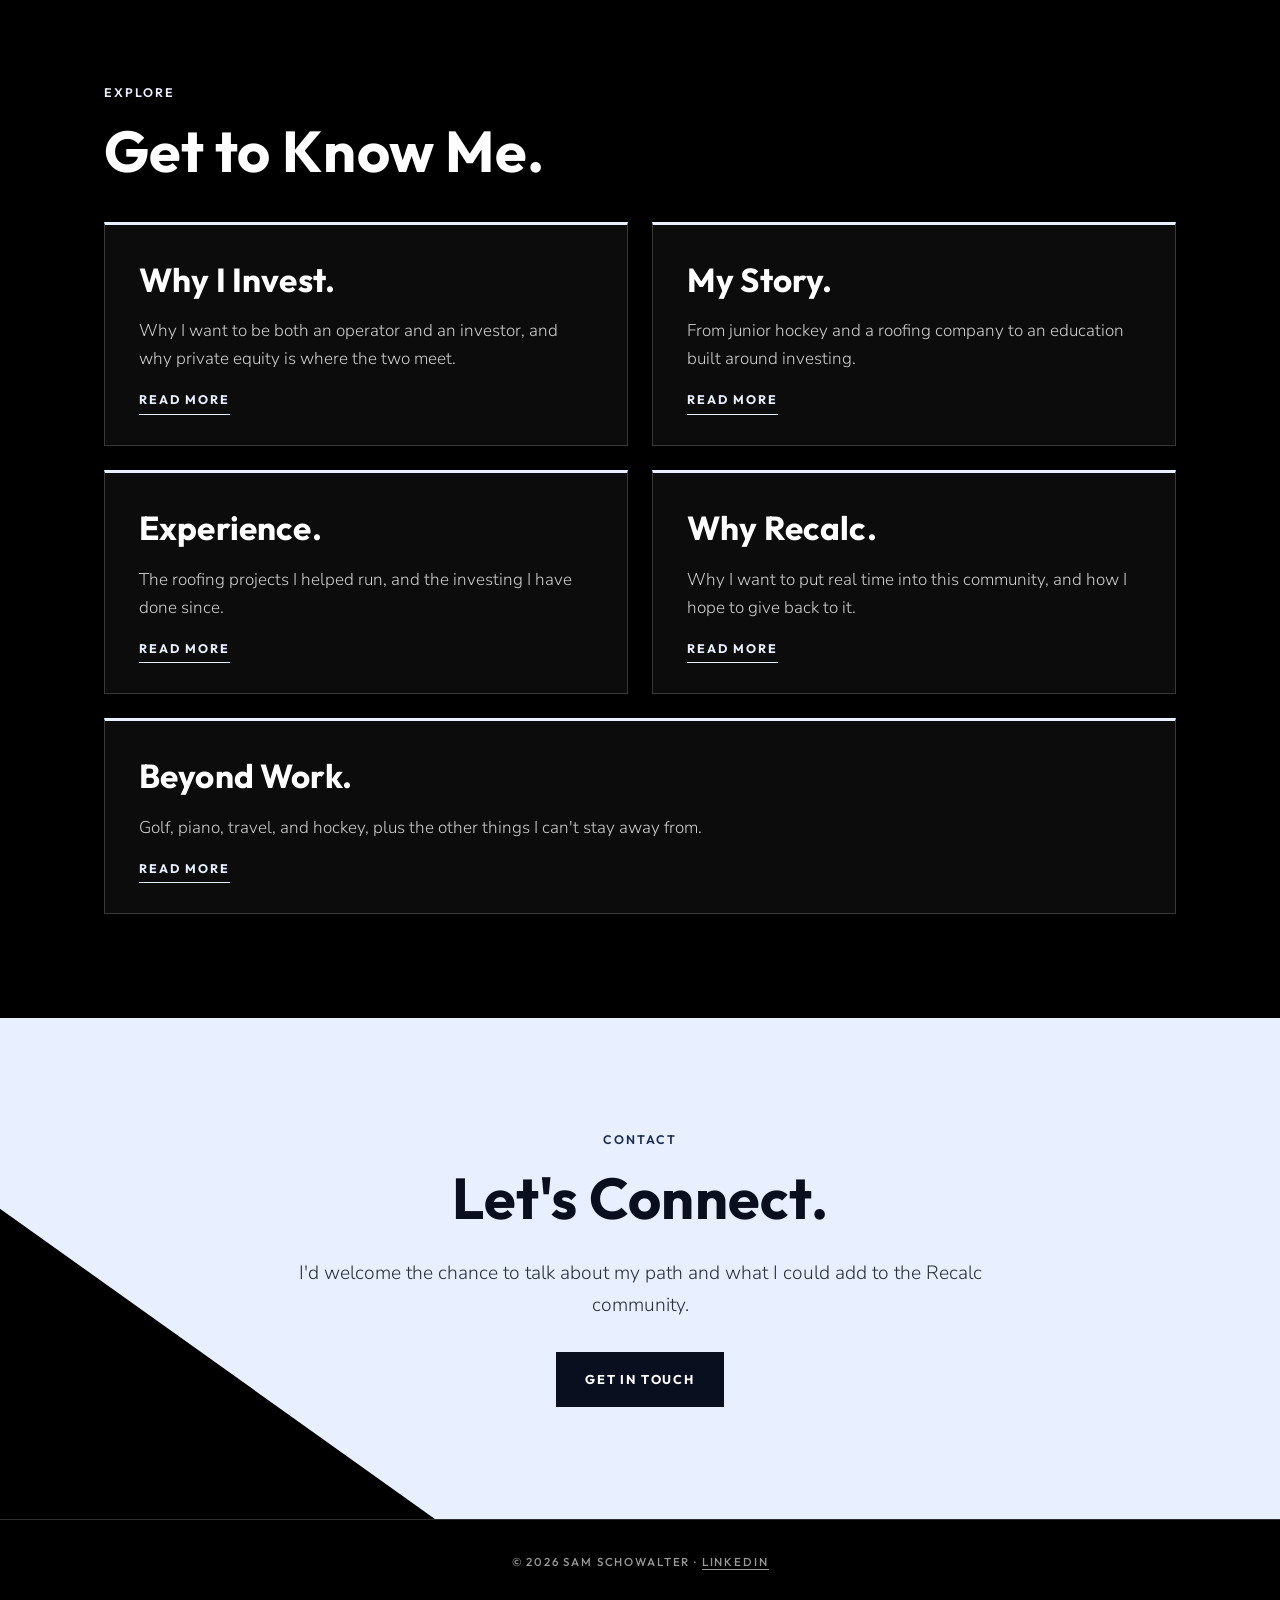
==== commit babe5c39: "roofing updates / story updates" ====
--- a/index.html
+++ b/index.html
@@ -8,7 +8,7 @@
   <link rel="preconnect" href="https://fonts.googleapis.com">
   <link rel="preconnect" href="https://fonts.gstatic.com" crossorigin>
   <link href="https://fonts.googleapis.com/css2?family=Nunito+Sans:opsz,wght@6..12,300;6..12,400;6..12,600&family=Outfit:wght@500;600;700&display=swap" rel="stylesheet">
-  <link rel="stylesheet" href="styles.css?v=20260920k">
+  <link rel="stylesheet" href="styles.css?v=20260920m">
 </head>
 <body>
 
@@ -65,10 +65,10 @@
         </div>
         <div class="glance__panel">
           <ol class="tl">
-            <li><strong>CentiMark</strong><b class="tl__date">2023 – 2025</b><span class="tl__role">Warehouse to Assistant Operations Manager</span></li>
-            <li class="now"><strong>Minnesota</strong><b class="tl__date">2025 – Present</b><span class="tl__role">Business Economics, Minor in Finance · Sophomore</span></li>
-            <li><strong>Vermilion</strong><b class="tl__date">Summer 2026</b><span class="tl__role">Private Equity Analyst Intern</span></li>
-            <li class="upcoming"><strong>UnitedHealth</strong><b class="tl__date">Summer 2027</b><span class="tl__role">Incoming M&amp;A Analyst Intern</span></li>
+            <li><strong>CentiMark</strong><b class="tl__date">2023 – 2025</b><span class="tl__role">Where I learned how a business runs</span></li>
+            <li class="now"><strong>Minnesota</strong><b class="tl__date">2025 – Present</b><span class="tl__role">Business Economics, with a minor in finance</span></li>
+            <li><strong>Vermilion</strong><b class="tl__date">Summer 2026</b><span class="tl__role">My first summer inside a private equity firm</span></li>
+            <li class="upcoming"><strong>UnitedHealth</strong><b class="tl__date">Summer 2027</b><span class="tl__role">Next: a summer on the M&amp;A side</span></li>
           </ol>
         </div>
       </div>
@@ -92,7 +92,7 @@
           </a>
           <a class="tile" href="experience.html">
             <h3>Experience.</h3>
-            <p>Hands-on operating at CentiMark, plus private equity, a student-managed fund, and a finance program at Minnesota.</p>
+            <p>The roofing projects I helped run, and the investing I have done since.</p>
             <span class="tile__go">Read more</span>
           </a>
           <a class="tile" href="recalc.html">
@@ -130,6 +130,6 @@
     <p>© <span id="year">2026</span> Sam Schowalter · <a href="https://www.linkedin.com/in/sam-schowalter-80709a318/" target="_blank" rel="noopener">LinkedIn</a></p>
   </footer>
 
-  <script src="script.js?v=20260920k"></script>
+  <script src="script.js?v=20260920m"></script>
 </body>
 </html>
--- a/styles.css
+++ b/styles.css
@@ -297,9 +297,6 @@
 .chapter h3 { font-size: clamp(1.7rem, 3vw, 2.3rem); }
 .chapter p { color: #333; }
 .chapter--now h3 { color: var(--accent-ink); }
-.wins { margin: 16px 0 0; padding-left: 1.1em; color: #333; font-size: .97rem; }
-.wins li { margin-bottom: .6em; padding-left: .2em; }
-.wins li::marker { color: var(--accent-ink); }
 
 /* ---------- CARDS ---------- */
 .cards { display: grid; grid-template-columns: repeat(3, 1fr); gap: 24px; }
@@ -315,9 +312,24 @@
 }
 .section--light .card { background: #f3f3f3; border: 0; border-left: 4px solid var(--accent-ink); }
 .section--light .card p { color: #333; }
-.card--wide { grid-column: 1 / -1; }
-.card--wide p:not(.card__tag) { max-width: 52em; }
-
+
+/* ---------- PROJECT COLLAGE ---------- */
+/* Six photos of the roofing work, laid out as a mosaic: two aerials stacked on the left, a large
+   crane-day shot on the right, then three ground shots along the bottom. */
+.collage {
+  display: grid; grid-template-columns: repeat(6, 1fr); grid-auto-rows: clamp(120px, 15.5vw, 190px);
+  gap: 16px; margin: 0 0 3rem;
+}
+.collage .photo { --cut: 26px; height: 100%; }
+.collage .photo img { height: 100%; aspect-ratio: auto; }
+.collage .photo figcaption { padding: 28px calc(var(--cut) + 6px) 10px 14px; font-size: .78rem; }
+.collage__a { grid-column: 3 / 7; grid-row: 1 / 3; }
+.collage__b { grid-column: 1 / 3; grid-row: 1; }
+.collage__c { grid-column: 1 / 3; grid-row: 2; }
+.collage__d { grid-column: 1 / 3; grid-row: 3; }
+.collage__e { grid-column: 3 / 5; grid-row: 3; }
+.collage__f { grid-column: 5 / 7; grid-row: 3; }
+.intro--after { margin: 0; }
 /* ---------- BEYOND WORK ---------- */
 .feature {
   display: grid; grid-template-columns: 1fr 1fr; gap: 64px; align-items: center;
@@ -331,11 +343,6 @@
 .feature__media .photo { --cut: 28px; }
 .feature__media--single { grid-template-columns: minmax(0, 420px); }
 .feature__media--single .photo { --cut: 44px; }
-.video {
-  margin: 0; position: relative; background: #141414; max-width: 340px;
-  clip-path: polygon(44px 0, 100% 0, 100% calc(100% - 44px), calc(100% - 44px) 100%, 0 100%, 0 44px);
-}
-.video video { display: block; width: 100%; aspect-ratio: 9 / 16; object-fit: cover; background: #000; }
 
 .also { display: grid; grid-template-columns: .8fr 1.2fr; gap: 64px; align-items: center; padding-top: 80px; border-top: 1px solid var(--line-dark); }
 .also .photo { --cut: 36px; max-width: 360px; }
@@ -455,8 +462,17 @@
   .questions li::before { left: 20px; }
   .feature__media { gap: 14px; }
   .feature__media .photo { --cut: 20px; }
-  .video { max-width: 300px; }
   .section--accent.cta::before { width: 46%; height: 28%; }
   .section.quote { padding-bottom: 150px; }
   .quote::before { width: 46%; height: 90px; }
 }
+
+/* Collage on small screens: a two-column mosaic with the big shot on top */
+@media (max-width: 720px) {
+  .collage { grid-template-columns: repeat(2, 1fr); grid-auto-rows: 118px; gap: 12px; }
+  .collage__a { grid-column: 1 / -1; grid-row: auto / span 2; }
+  .collage__b, .collage__c, .collage__e, .collage__f { grid-column: auto; grid-row: auto; }
+  .collage__d { grid-column: 1 / -1; grid-row: auto; }
+  .collage .photo { --cut: 18px; }
+  .collage .photo figcaption { font-size: .72rem; padding-top: 22px; }
+}
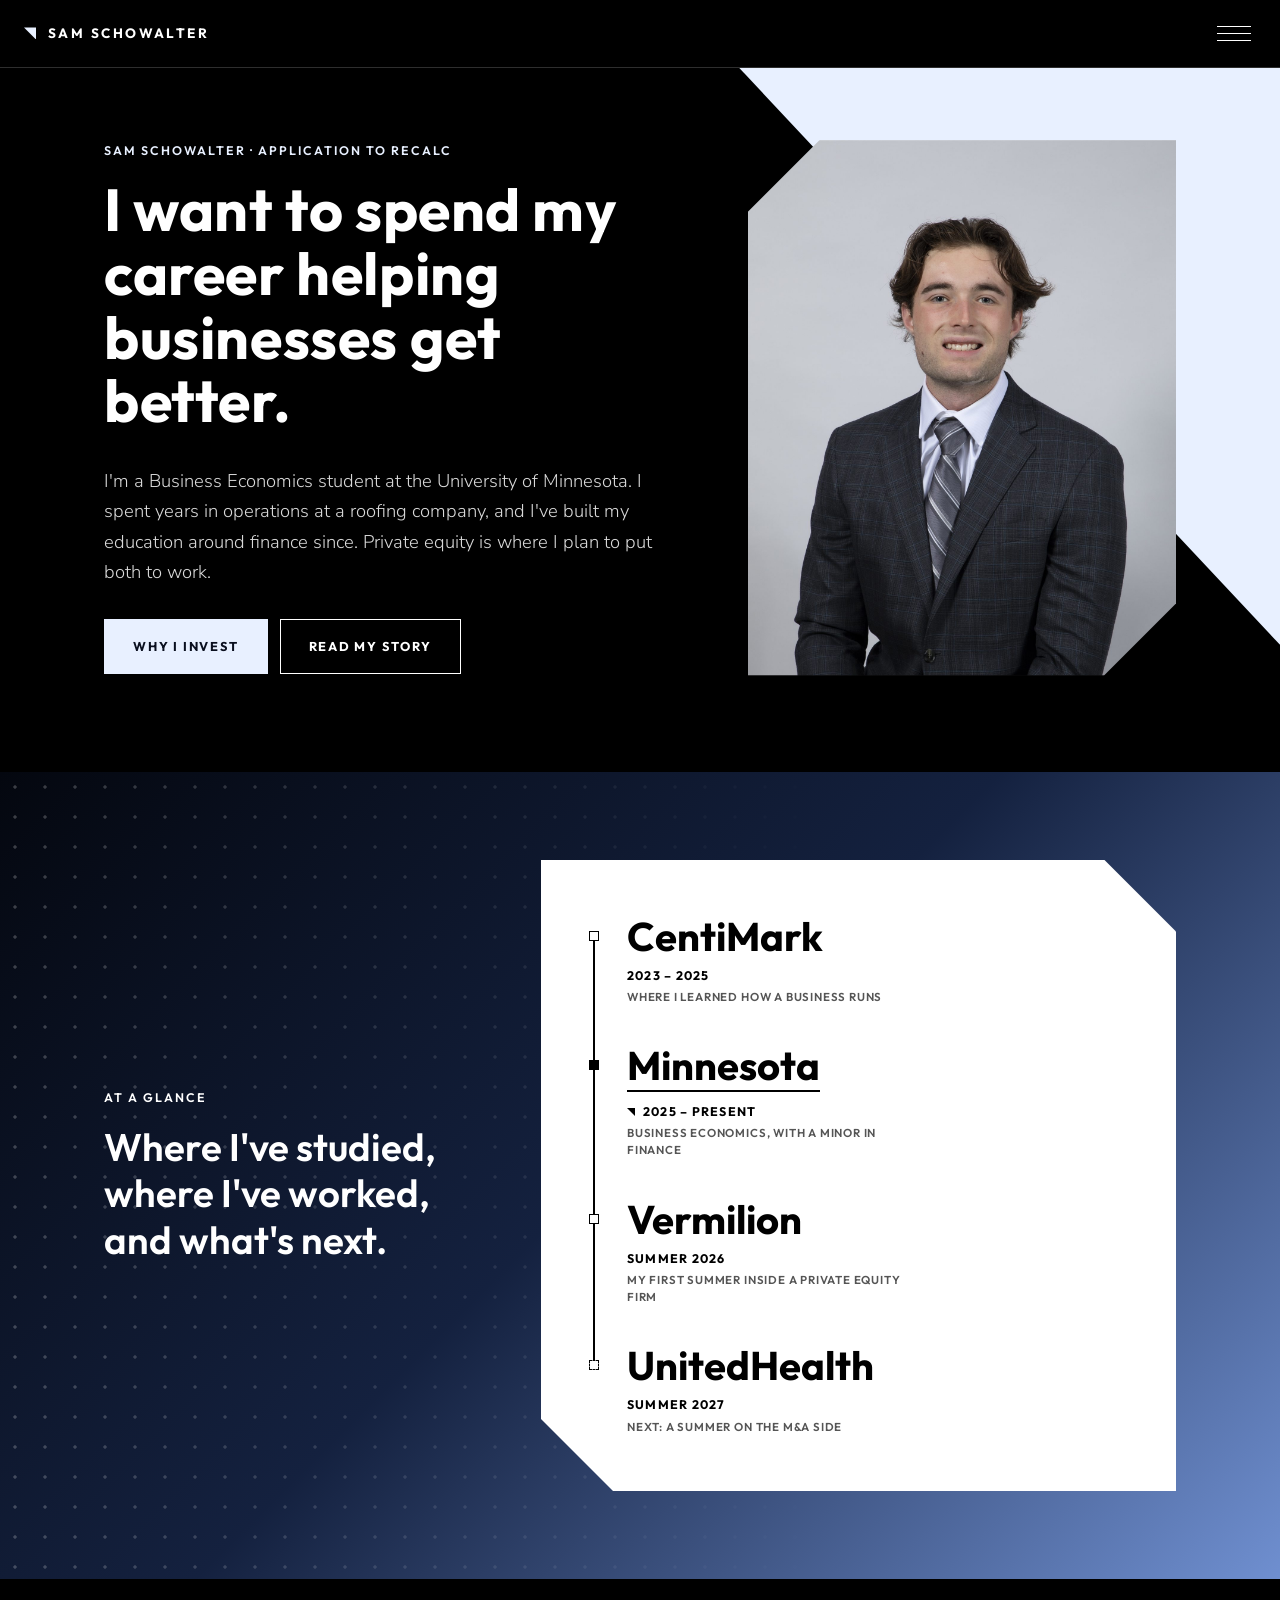
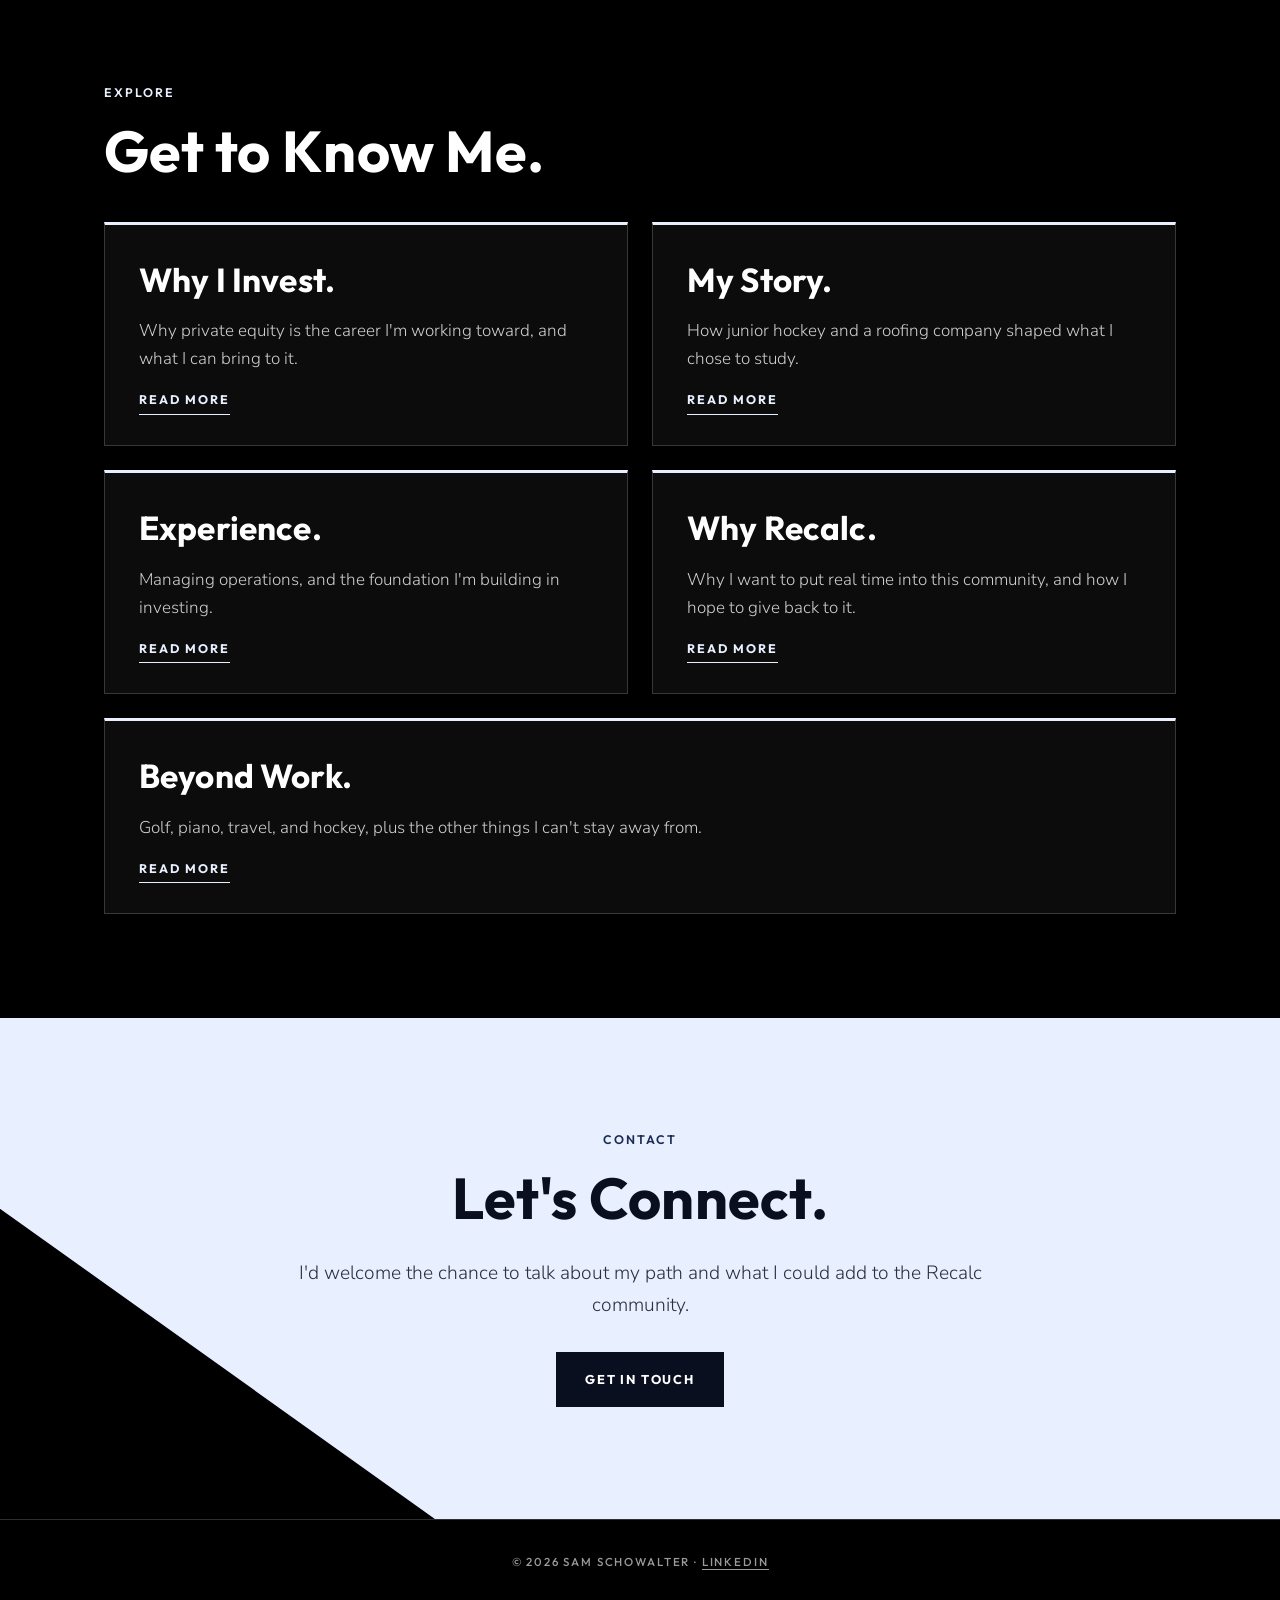
==== commit 7be176c6: "text updates" ====
--- a/index.html
+++ b/index.html
@@ -4,11 +4,11 @@
   <meta charset="utf-8">
   <meta name="viewport" content="width=device-width, initial-scale=1">
   <title>Sam Schowalter | Recalc Application</title>
-  <meta name="description" content="Business Economics student at the University of Minnesota who wants to be both an operator and an investor, and to build a career in private equity.">
+  <meta name="description" content="Business Economics student at the University of Minnesota building a career in private equity on a foundation in operations.">
   <link rel="preconnect" href="https://fonts.googleapis.com">
   <link rel="preconnect" href="https://fonts.gstatic.com" crossorigin>
   <link href="https://fonts.googleapis.com/css2?family=Nunito+Sans:opsz,wght@6..12,300;6..12,400;6..12,600&family=Outfit:wght@500;600;700&display=swap" rel="stylesheet">
-  <link rel="stylesheet" href="styles.css?v=20260920m">
+  <link rel="stylesheet" href="styles.css?v=20260920o">
 </head>
 <body>
 
@@ -39,11 +39,11 @@
       <div class="wrap hero__grid">
         <div class="hero__text">
           <p class="eyebrow">Sam Schowalter · Application to Recalc</p>
-          <h1>I want to be both an operator and an investor.</h1>
+          <h1>I want to spend my career helping businesses get better.</h1>
           <p class="lede">
             I'm a Business Economics student at the University of Minnesota. I spent
             years in operations at a roofing company, and I've built my education around
-            investing since. Private equity is where those two passions come together.
+            finance since. Private equity is where I plan to put both to work.
           </p>
           <div class="hero__cta">
             <a class="btn" href="why.html">Why I invest</a>
@@ -82,17 +82,17 @@
         <div class="tiles">
           <a class="tile" href="why.html">
             <h3>Why I Invest.</h3>
-            <p>Why I want to be both an operator and an investor, and why private equity is where the two meet.</p>
+            <p>Why private equity is the career I'm working toward, and what I can bring to it.</p>
             <span class="tile__go">Read more</span>
           </a>
           <a class="tile" href="story.html">
             <h3>My Story.</h3>
-            <p>From junior hockey and a roofing company to an education built around investing.</p>
+            <p>How junior hockey and a roofing company shaped what I chose to study.</p>
             <span class="tile__go">Read more</span>
           </a>
           <a class="tile" href="experience.html">
             <h3>Experience.</h3>
-            <p>The roofing projects I helped run, and the investing I have done since.</p>
+            <p>Managing operations, and the foundation I'm building in investing.</p>
             <span class="tile__go">Read more</span>
           </a>
           <a class="tile" href="recalc.html">
@@ -130,6 +130,6 @@
     <p>© <span id="year">2026</span> Sam Schowalter · <a href="https://www.linkedin.com/in/sam-schowalter-80709a318/" target="_blank" rel="noopener">LinkedIn</a></p>
   </footer>
 
-  <script src="script.js?v=20260920m"></script>
+  <script src="script.js?v=20260920o"></script>
 </body>
 </html>
--- a/styles.css
+++ b/styles.css
@@ -153,8 +153,6 @@
   color: var(--white); background: var(--black);
 }
 .photo__label--after { background: var(--accent); color: var(--ink); }
-.compare__note { margin: 0; font-size: .92rem; color: #555; }
-.section--light .chapter .compare__note { color: #555; }
 
 /* ---------- HERO (home) ---------- */
 .hero { position: relative; overflow: hidden; background: var(--black); padding: 72px 0 96px; }
@@ -406,6 +404,23 @@
 .js .photo.in img { clip-path: inset(0 0 0 0); transform: scale(1); }
 /* Side-by-side pairs: the second photo follows a beat behind the first */
 .js .feature__media .photo:nth-child(2) img { transition-delay: .15s; }
+/* Collage: each photo reveals with a true 45-degree wipe that sweeps toward its bottom-right
+   corner, and the tiles follow one another from top-left to bottom-right. (The gradient angle
+   is a real 45 degrees on any tile shape, unlike a percentage-based clip.) */
+@property --wipe-p { syntax: "<percentage>"; inherits: false; initial-value: 0%; }
+.js .collage .photo img {
+  --wipe-p: 0%; clip-path: none;
+  -webkit-mask-image: linear-gradient(135deg, #000 var(--wipe-p), transparent var(--wipe-p));
+  mask-image: linear-gradient(135deg, #000 var(--wipe-p), transparent var(--wipe-p));
+  transition: --wipe-p 1s cubic-bezier(.65, 0, .25, 1), transform 1.13s cubic-bezier(.22, .61, .36, 1);
+}
+.js .collage .photo.in img { --wipe-p: 101%; clip-path: none; }
+.js .collage .photo.collage__b img { transition-delay: 0s; }
+.js .collage .photo.collage__c img { transition-delay: .09s; }
+.js .collage .photo.collage__a img { transition-delay: .14s; }
+.js .collage .photo.collage__d img { transition-delay: .2s; }
+.js .collage .photo.collage__e img { transition-delay: .28s; }
+.js .collage .photo.collage__f img { transition-delay: .36s; }
 .js .photo figcaption, .js .photo .photo__label { opacity: 0; transition: opacity .5s ease .38s; }
 .js .photo.in figcaption, .js .photo.in .photo__label { opacity: 1; }
 
@@ -421,7 +436,7 @@
 @media (prefers-reduced-motion: reduce) {
   html { scroll-behavior: auto; }
   .reveal { opacity: 1; transform: none; transition: none; }
-  .photo img { clip-path: none !important; transform: none !important; transition: none; }
+  .photo img { clip-path: none !important; -webkit-mask-image: none !important; mask-image: none !important; transform: none !important; transition: none; }
   .photo figcaption, .photo .photo__label { opacity: 1 !important; transition: none; }
   .page-head .wrap > *, .hero__text > *, .beam { animation: none; }
   .btn, .menu, .menu a, .nav__toggle span, .tile, .next__arrow, .next__title { transition: none; }
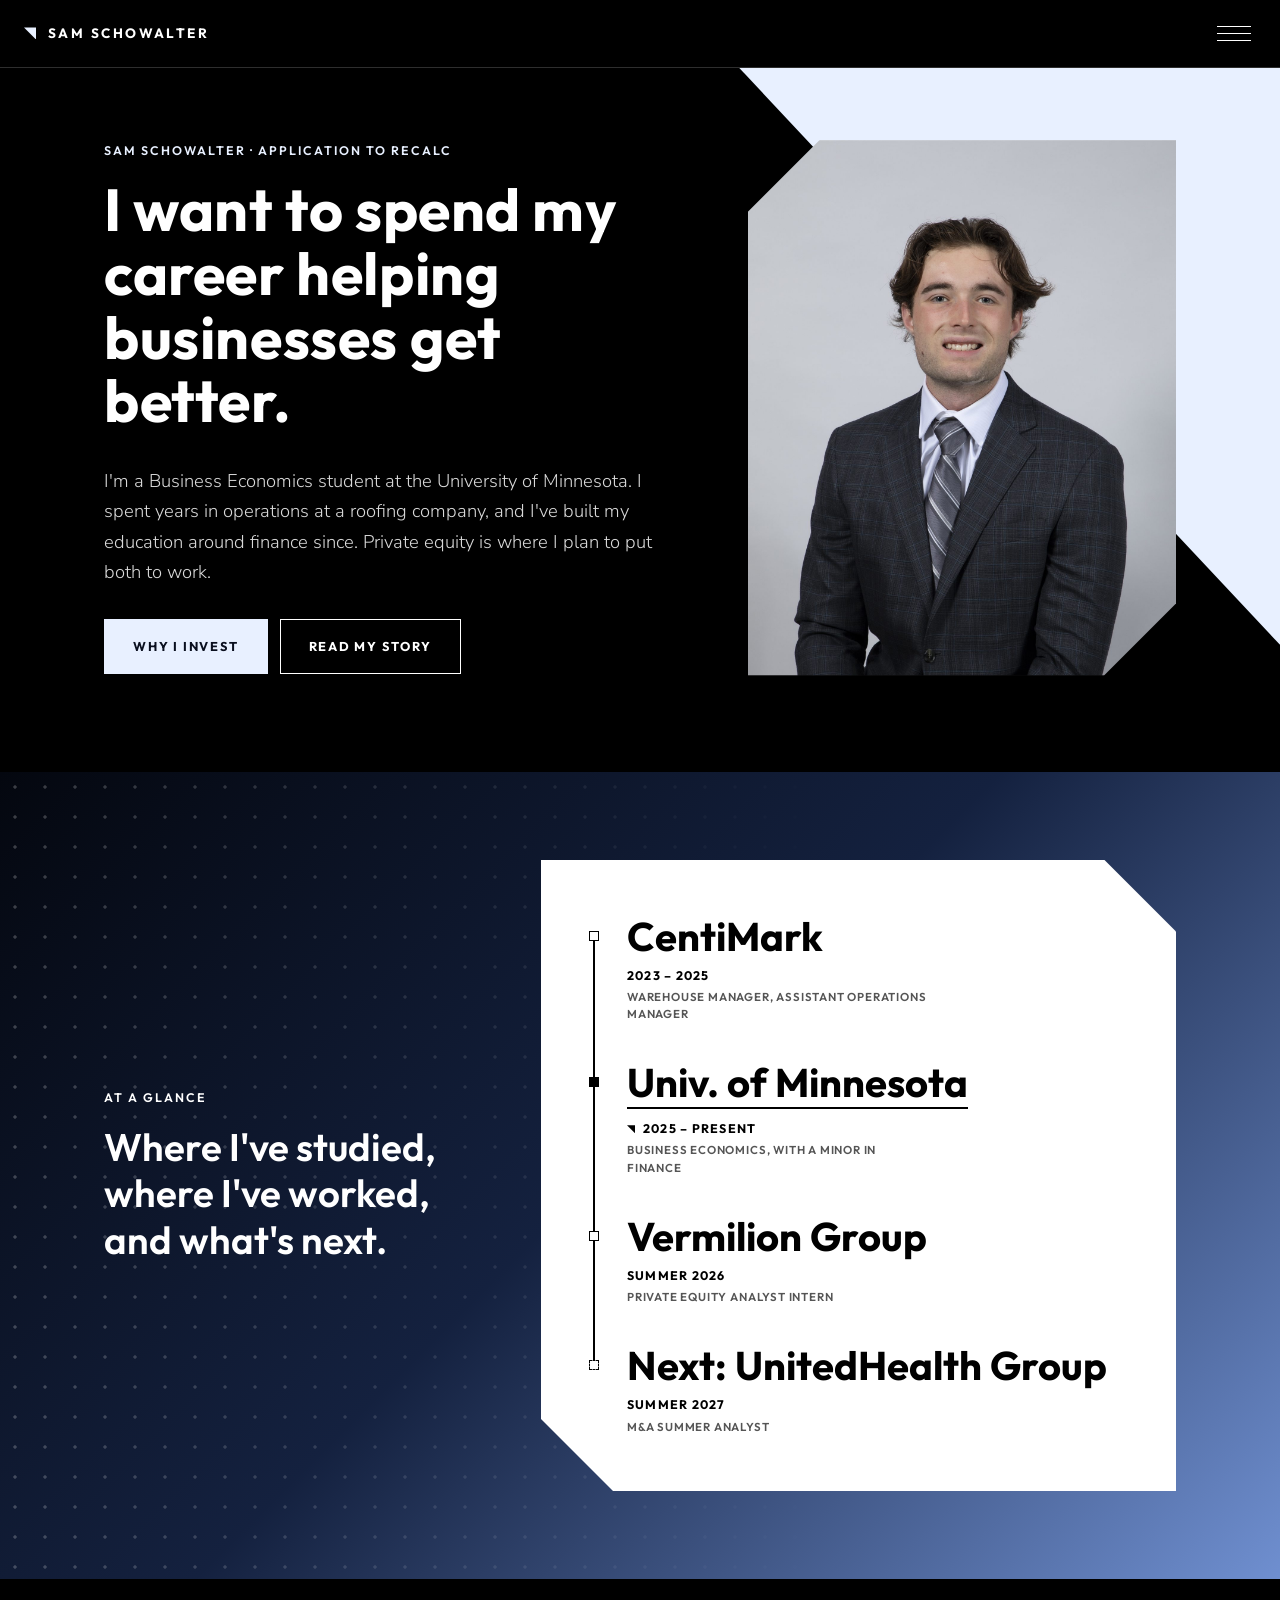
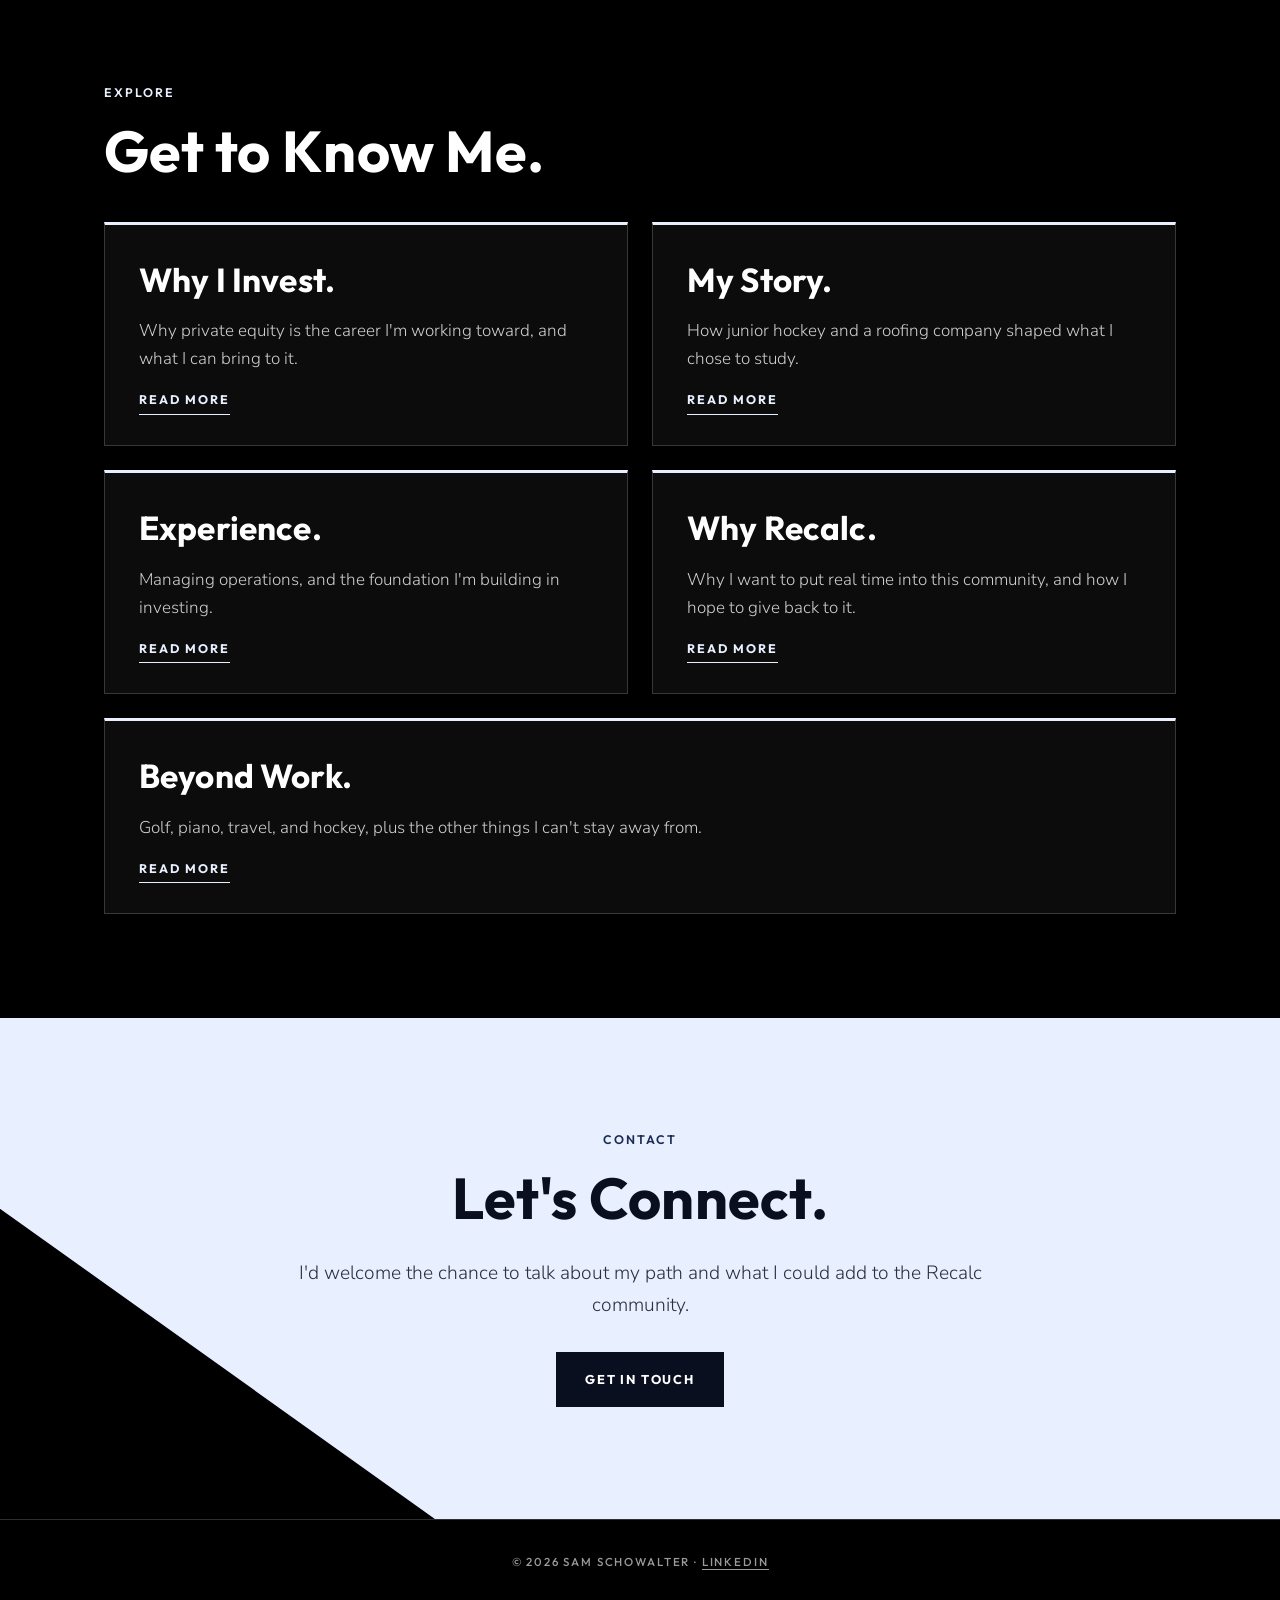
==== commit 223d4307: "More text updates" ====
--- a/index.html
+++ b/index.html
@@ -8,7 +8,7 @@
   <link rel="preconnect" href="https://fonts.googleapis.com">
   <link rel="preconnect" href="https://fonts.gstatic.com" crossorigin>
   <link href="https://fonts.googleapis.com/css2?family=Nunito+Sans:opsz,wght@6..12,300;6..12,400;6..12,600&family=Outfit:wght@500;600;700&display=swap" rel="stylesheet">
-  <link rel="stylesheet" href="styles.css?v=20260920o">
+  <link rel="stylesheet" href="styles.css?v=20260920p">
 </head>
 <body>
 
@@ -65,10 +65,10 @@
         </div>
         <div class="glance__panel">
           <ol class="tl">
-            <li><strong>CentiMark</strong><b class="tl__date">2023 – 2025</b><span class="tl__role">Where I learned how a business runs</span></li>
-            <li class="now"><strong>Minnesota</strong><b class="tl__date">2025 – Present</b><span class="tl__role">Business Economics, with a minor in finance</span></li>
-            <li><strong>Vermilion</strong><b class="tl__date">Summer 2026</b><span class="tl__role">My first summer inside a private equity firm</span></li>
-            <li class="upcoming"><strong>UnitedHealth</strong><b class="tl__date">Summer 2027</b><span class="tl__role">Next: a summer on the M&amp;A side</span></li>
+            <li><strong>CentiMark</strong><b class="tl__date">2023 – 2025</b><span class="tl__role">Warehouse Manager, Assistant Operations Manager</span></li>
+            <li class="now"><strong>Univ. of Minnesota</strong><b class="tl__date">2025 – Present</b><span class="tl__role">Business Economics, with a minor in finance</span></li>
+            <li><strong>Vermilion Group</strong><b class="tl__date">Summer 2026</b><span class="tl__role">Private Equity Analyst Intern</span></li>
+            <li class="upcoming"><strong>Next: UnitedHealth Group</strong><b class="tl__date">Summer 2027</b><span class="tl__role">M&amp;A Summer Analyst</span></li>
           </ol>
         </div>
       </div>
@@ -130,6 +130,6 @@
     <p>© <span id="year">2026</span> Sam Schowalter · <a href="https://www.linkedin.com/in/sam-schowalter-80709a318/" target="_blank" rel="noopener">LinkedIn</a></p>
   </footer>
 
-  <script src="script.js?v=20260920o"></script>
+  <script src="script.js?v=20260920p"></script>
 </body>
 </html>
--- a/styles.css
+++ b/styles.css
@@ -195,7 +195,7 @@
 /* Timeline: just type on a thin rail. Each row has a small square marker: outlined for the past,
    filled for the present, dashed for what's coming. The date sits under the name, and the present
    also gets the logo's small triangle and a solid underline. */
-.tl { --s: clamp(1.7rem, 3.6vw, 2.5rem); list-style: none; margin: 0; padding: 0 0 0 38px; }
+.tl { --s: clamp(1.45rem, 3.6vw, 2.5rem); list-style: none; margin: 0; padding: 0 0 0 38px; }
 .tl li { position: relative; margin-top: 40px; }
 .tl li:first-child { margin-top: 0; }
 .tl strong { display: block; width: fit-content; font-family: var(--display); font-weight: 700; font-size: var(--s); line-height: 1; }
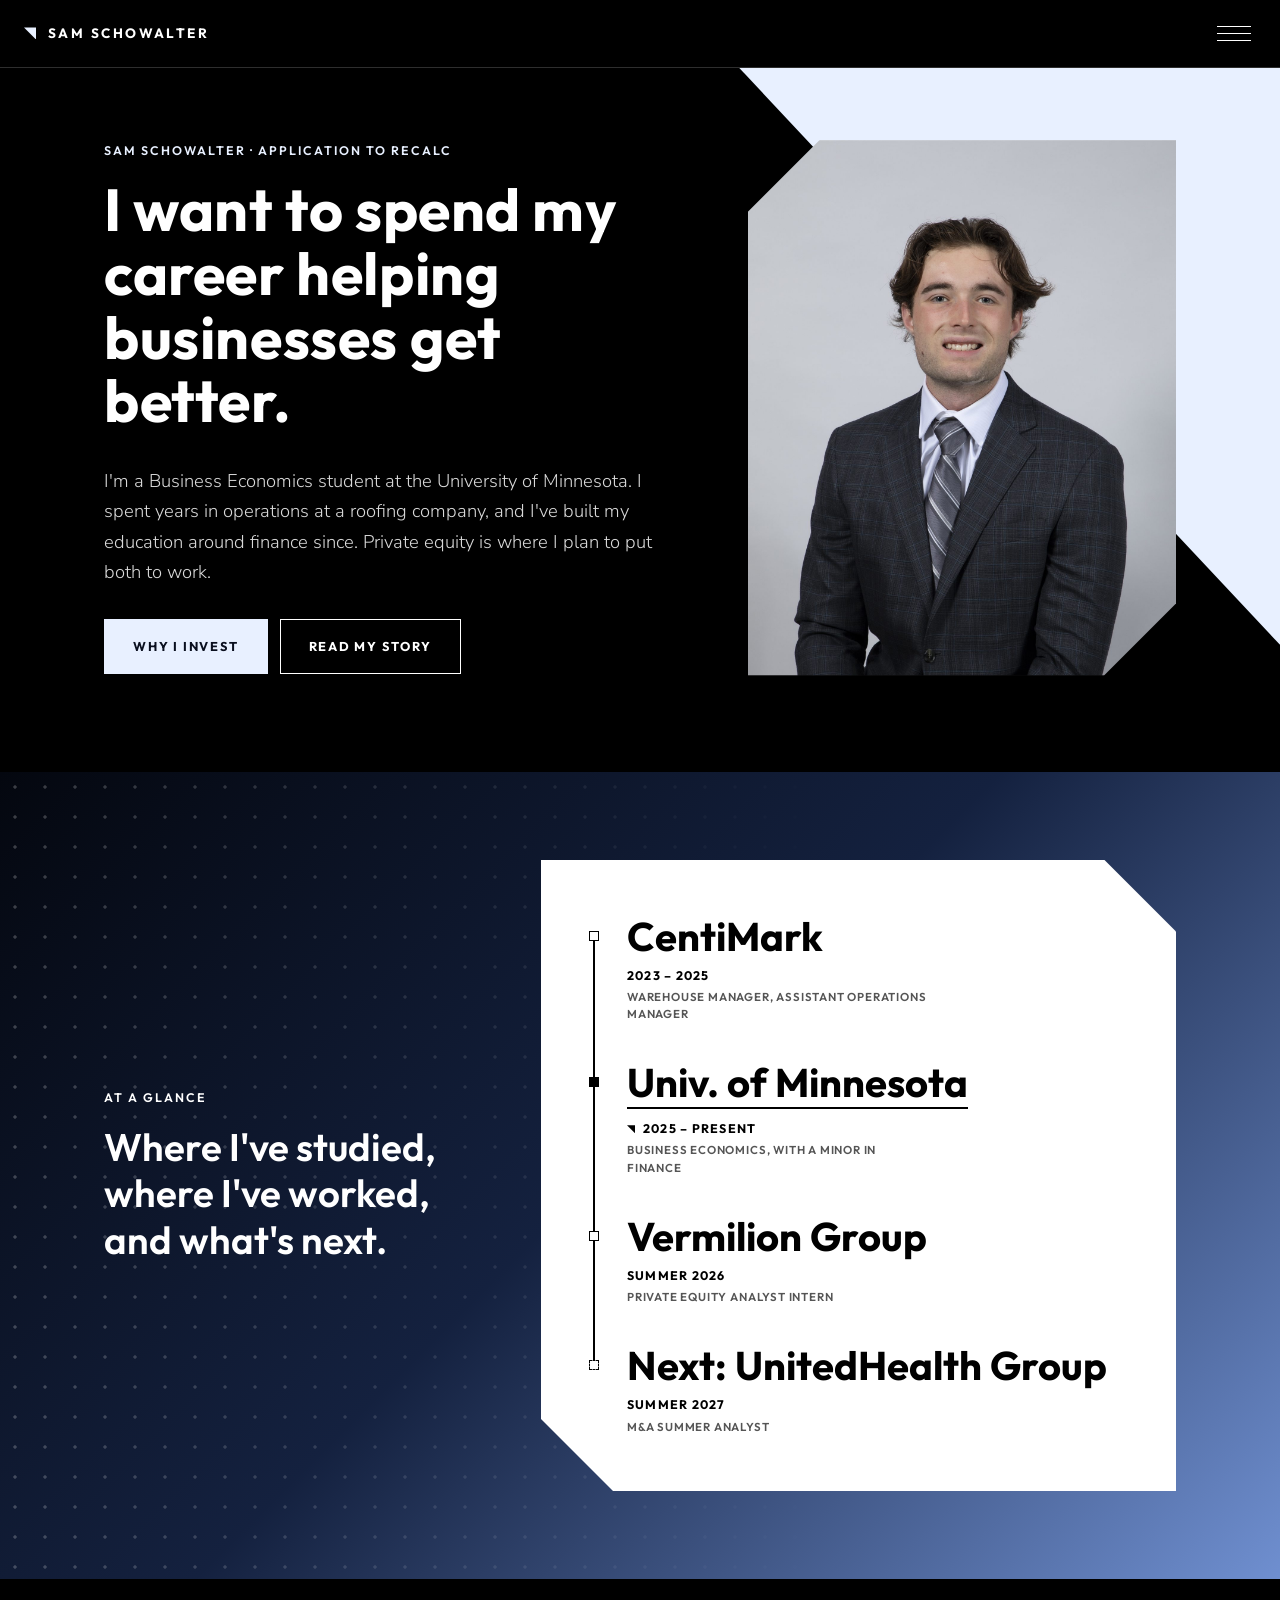
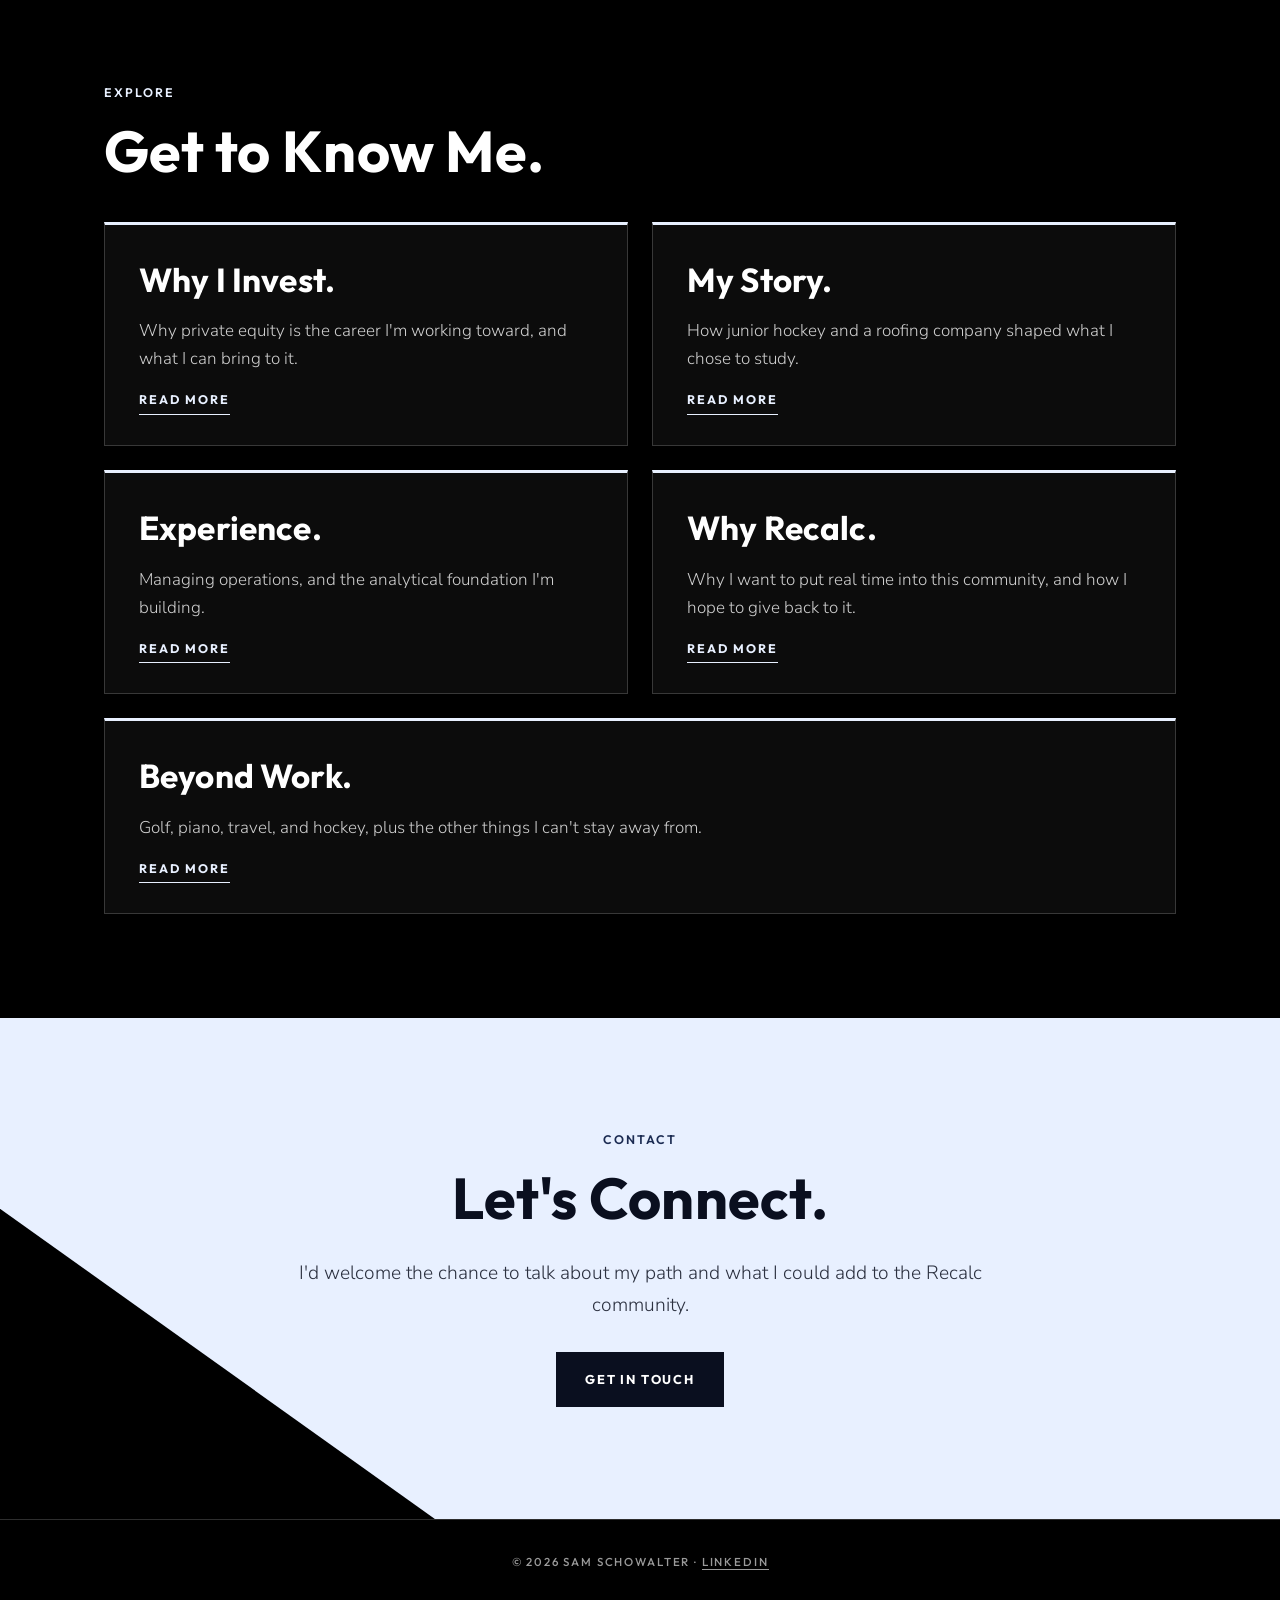
==== commit 5d1ab2d5: "more updates x2" ====
--- a/index.html
+++ b/index.html
@@ -92,7 +92,7 @@
           </a>
           <a class="tile" href="experience.html">
             <h3>Experience.</h3>
-            <p>Managing operations, and the foundation I'm building in investing.</p>
+            <p>Managing operations, and the analytical foundation I'm building.</p>
             <span class="tile__go">Read more</span>
           </a>
           <a class="tile" href="recalc.html">
